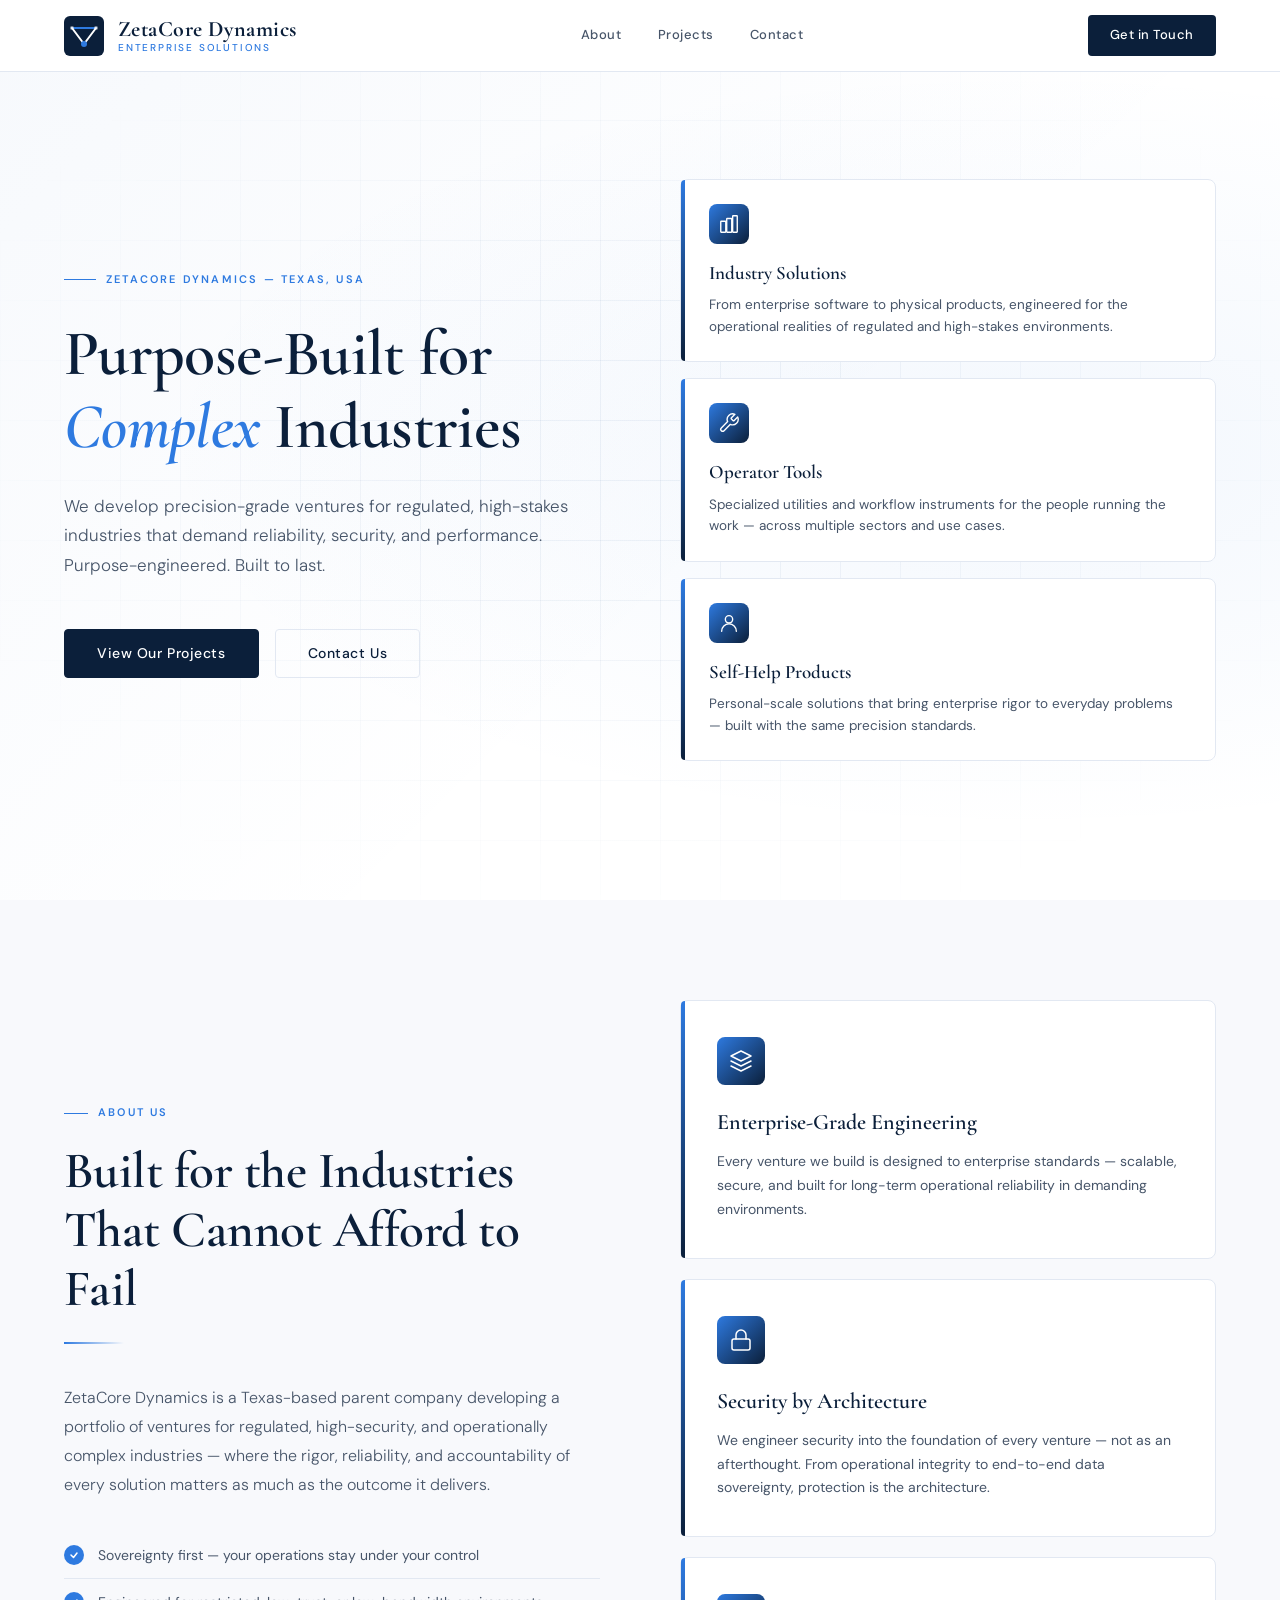
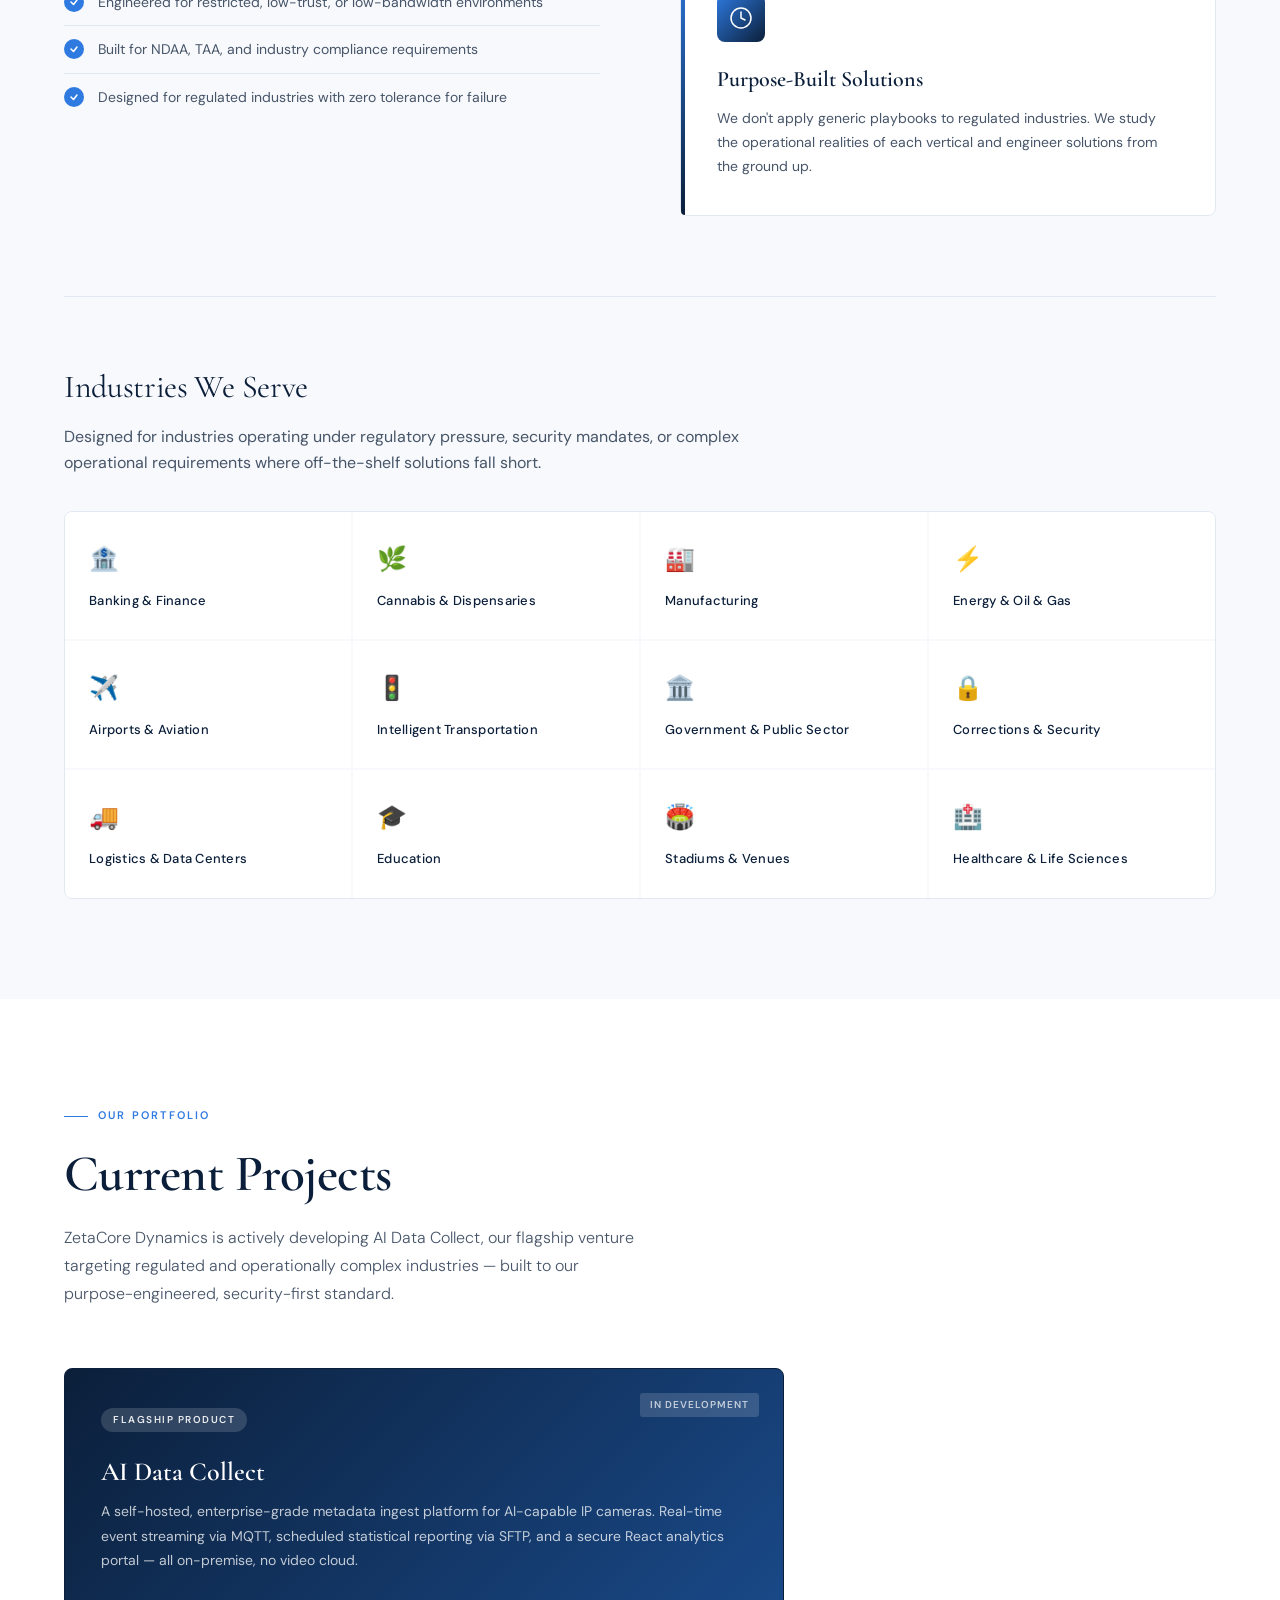
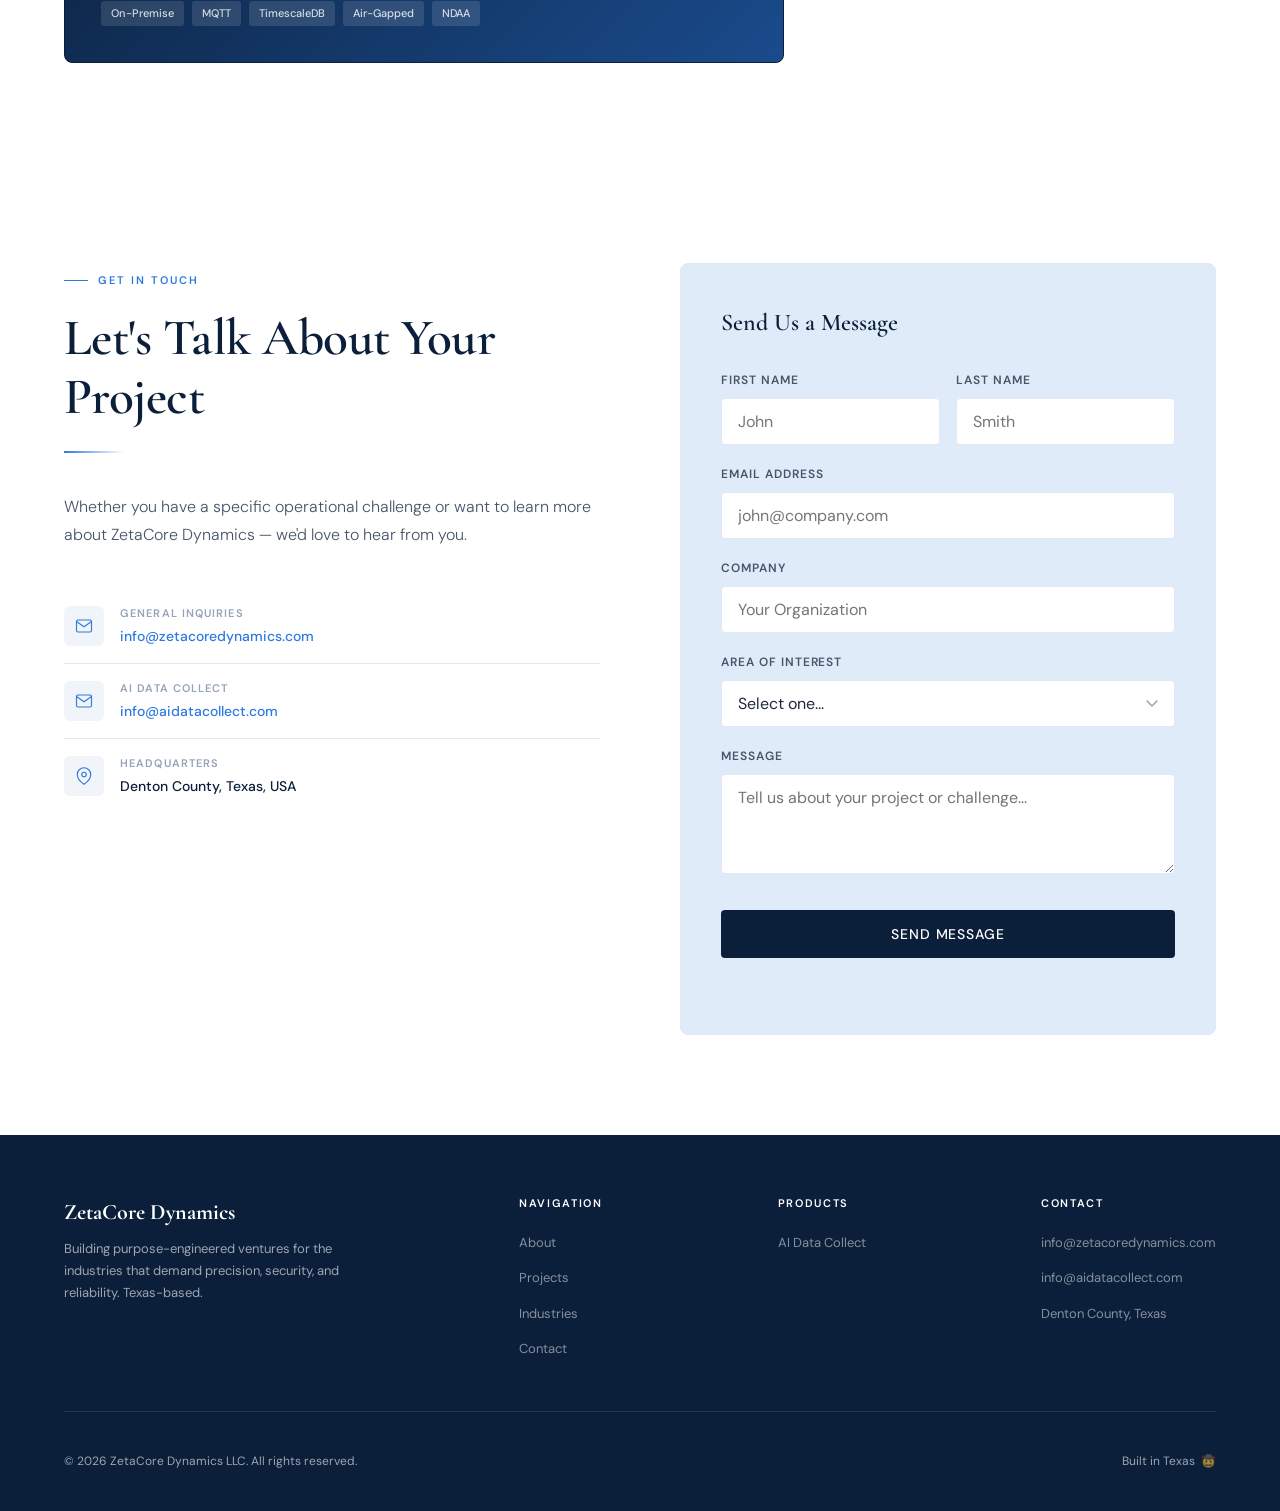
==== index.html @ 0861c64e "Wire contact form to Formspree + redesign confirmation states Mirrors the AI Data Collect Formspree " ====
<!DOCTYPE html>
<html lang="en">
<head>
  <meta charset="UTF-8" />
  <meta name="viewport" content="width=device-width, initial-scale=1.0, viewport-fit=cover" />
  <meta name="description" content="ZetaCore Dynamics is a Texas-based parent company developing purpose-engineered ventures for regulated and operationally complex industries. Parent of AI Data Collect." />
  <meta name="theme-color" content="#0B1F3A" />
  <meta name="color-scheme" content="light" />
  <link rel="canonical" href="https://zetacoredynamics.com/" />

  <!-- Open Graph / social -->
  <meta property="og:title" content="ZetaCore Dynamics — Engineered for Complex Industries" />
  <meta property="og:description" content="Purpose-engineered ventures for regulated and operationally complex industries. Parent of AI Data Collect." />
  <meta property="og:type" content="website" />
  <meta property="og:url" content="https://zetacoredynamics.com/" />
  <meta property="og:locale" content="en_US" />
  <meta name="twitter:card" content="summary" />

  <title>ZetaCore Dynamics</title>

  <!-- Inline SVG favicon (matches the nav logo mark) -->
  <link rel="icon" href="data:image/svg+xml;utf8,<svg xmlns='http://www.w3.org/2000/svg' viewBox='0 0 40 40'><rect width='40' height='40' rx='6' fill='%230B1F3A'/><path d='M8 12 L20 12 L32 12' stroke='%232E7AE0' stroke-width='2' stroke-linecap='round'/><path d='M8 12 L20 28' stroke='white' stroke-width='2' stroke-linecap='round'/><path d='M20 28 L32 12' stroke='white' stroke-width='2' stroke-linecap='round'/><circle cx='20' cy='28' r='3' fill='%232E7AE0'/></svg>" />

  <!-- Fonts -->
  <link rel="preconnect" href="https://fonts.googleapis.com" />
  <link rel="preconnect" href="https://fonts.gstatic.com" crossorigin />
  <link href="https://fonts.googleapis.com/css2?family=Cormorant+Garamond:wght@400;500;600;700&family=DM+Sans:wght@300;400;500;600&display=swap" rel="stylesheet" />

  <!-- Stylesheet -->
  <link rel="stylesheet" href="css/main.css?v=20260511" />

  <!-- Behavior -->
  <script src="js/main.js?v=20260511" defer></script>
</head>
<body>

<a href="#home" class="visually-hidden-focusable" style="position:absolute;left:-9999px;top:auto;width:1px;height:1px;overflow:hidden;" onfocus="this.style.cssText='position:fixed;left:16px;top:16px;background:#0B1F3A;color:#fff;padding:10px 16px;border-radius:4px;z-index:200;width:auto;height:auto;'" onblur="this.style.cssText='position:absolute;left:-9999px;top:auto;width:1px;height:1px;overflow:hidden;'">Skip to content</a>

<nav>
  <a href="#" class="nav-logo" aria-label="ZetaCore Dynamics — home">
    <div class="logo-mark">
      <svg viewBox="0 0 40 40" fill="none" xmlns="http://www.w3.org/2000/svg" aria-hidden="true">
        <rect width="40" height="40" rx="6" fill="#0B1F3A"/>
        <path d="M8 12 L20 12 L32 12" stroke="#2E7AE0" stroke-width="2" stroke-linecap="round"/>
        <path d="M8 12 L20 28" stroke="white" stroke-width="2" stroke-linecap="round"/>
        <path d="M20 28 L32 12" stroke="white" stroke-width="2" stroke-linecap="round"/>
        <circle cx="20" cy="28" r="3" fill="#2E7AE0"/>
        <circle cx="8" cy="12" r="2" fill="white" opacity="0.5"/>
        <circle cx="32" cy="12" r="2" fill="white" opacity="0.5"/>
      </svg>
    </div>
    <div class="logo-text">
      <span class="company">ZetaCore Dynamics</span>
      <span class="tagline-small">Enterprise Solutions</span>
    </div>
  </a>
  <ul class="nav-links" id="primary-nav">
    <li><a href="#about">About</a></li>
    <li><a href="#projects">Projects</a></li>
    <li><a href="#contact">Contact</a></li>
  </ul>
  <a href="#contact" class="nav-cta">Get in Touch</a>
  <button class="nav-toggle" type="button"
          aria-label="Open navigation menu"
          aria-controls="primary-nav"
          aria-expanded="false">
    <span class="nav-toggle-bars" aria-hidden="true"></span>
  </button>
</nav>

<!-- HERO -->
<section class="hero" id="home">
  <div class="hero-bg" aria-hidden="true"></div>
  <div class="hero-grid" aria-hidden="true"></div>
  <div class="hero-inner">
    <div class="hero-content">
      <div class="hero-eyebrow fade-in">ZetaCore Dynamics — Texas, USA</div>
      <h1 class="fade-in">
        Purpose-Built for <em>Complex</em> Industries
      </h1>
      <p class="hero-desc fade-in">
        We develop precision-grade ventures for regulated, high-stakes industries that demand reliability, security, and performance. Purpose-engineered. Built to last.
      </p>
      <div class="hero-actions fade-in">
        <a href="#projects" class="btn-primary">View Our Projects</a>
        <a href="#contact" class="btn-secondary">Contact Us</a>
      </div>
    </div>
    <div class="hero-cards fade-in">
      <div class="about-card">
        <div class="about-card-icon">
          <svg width="22" height="22" viewBox="0 0 24 24" fill="none" aria-hidden="true">
            <rect x="3" y="9" width="5.5" height="12" rx="0.5" stroke="white" stroke-width="1.5" stroke-linejoin="round"/>
            <rect x="9.5" y="6" width="5.5" height="15" rx="0.5" stroke="white" stroke-width="1.5" stroke-linejoin="round"/>
            <rect x="16" y="3" width="5" height="18" rx="0.5" stroke="white" stroke-width="1.5" stroke-linejoin="round"/>
          </svg>
        </div>
        <h3>Industry Solutions</h3>
        <p>From enterprise software to physical products, engineered for the operational realities of regulated and high-stakes environments.</p>
      </div>
      <div class="about-card">
        <div class="about-card-icon">
          <svg width="22" height="22" viewBox="0 0 24 24" fill="none" aria-hidden="true">
            <path d="M14.7 6.3a1 1 0 000 1.4l1.6 1.6a1 1 0 001.4 0l3.77-3.77a6 6 0 01-7.94 7.94l-6.91 6.91a2.12 2.12 0 01-3-3l6.91-6.91a6 6 0 017.94-7.94l-3.76 3.76z" stroke="white" stroke-width="1.5" stroke-linecap="round" stroke-linejoin="round"/>
          </svg>
        </div>
        <h3>Operator Tools</h3>
        <p>Specialized utilities and workflow instruments for the people running the work — across multiple sectors and use cases.</p>
      </div>
      <div class="about-card">
        <div class="about-card-icon">
          <svg width="22" height="22" viewBox="0 0 24 24" fill="none" aria-hidden="true">
            <circle cx="12" cy="8" r="4" stroke="white" stroke-width="1.5"/>
            <path d="M4 21c0-4.4 3.6-8 8-8s8 3.6 8 8" stroke="white" stroke-width="1.5" stroke-linecap="round"/>
          </svg>
        </div>
        <h3>Self-Help Products</h3>
        <p>Personal-scale solutions that bring enterprise rigor to everyday problems — built with the same precision standards.</p>
      </div>
    </div>
  </div>
</section>

<!-- ABOUT -->
<section class="about" id="about">
  <div class="about-grid">
    <div class="about-text">
      <div class="section-label">About Us</div>
      <h2>Built for the Industries That Cannot Afford to Fail</h2>
      <div class="divider"></div>
      <p>ZetaCore Dynamics is a Texas-based parent company developing a portfolio of ventures for regulated, high-security, and operationally complex industries — where the rigor, reliability, and accountability of every solution matters as much as the outcome it delivers.</p>
      <ul class="values-list">
        <li>
          <div class="check">
            <svg viewBox="0 0 10 10" fill="none" aria-hidden="true"><path d="M2 5l2.5 2.5L8 3" stroke="white" stroke-width="1.5" stroke-linecap="round" stroke-linejoin="round"/></svg>
          </div>
          <span>Sovereignty first — your operations stay under your control</span>
        </li>
        <li>
          <div class="check">
            <svg viewBox="0 0 10 10" fill="none" aria-hidden="true"><path d="M2 5l2.5 2.5L8 3" stroke="white" stroke-width="1.5" stroke-linecap="round" stroke-linejoin="round"/></svg>
          </div>
          <span>Engineered for restricted, low-trust, or low-bandwidth environments</span>
        </li>
        <li>
          <div class="check">
            <svg viewBox="0 0 10 10" fill="none" aria-hidden="true"><path d="M2 5l2.5 2.5L8 3" stroke="white" stroke-width="1.5" stroke-linecap="round" stroke-linejoin="round"/></svg>
          </div>
          <span>Built for NDAA, TAA, and industry compliance requirements</span>
        </li>
        <li>
          <div class="check">
            <svg viewBox="0 0 10 10" fill="none" aria-hidden="true"><path d="M2 5l2.5 2.5L8 3" stroke="white" stroke-width="1.5" stroke-linecap="round" stroke-linejoin="round"/></svg>
          </div>
          <span>Designed for regulated industries with zero tolerance for failure</span>
        </li>
      </ul>
    </div>
    <div class="about-cards">
      <div class="about-card">
        <div class="about-card-icon">
          <svg width="24" height="24" viewBox="0 0 24 24" fill="none" aria-hidden="true">
            <path d="M12 2L2 7l10 5 10-5-10-5zM2 17l10 5 10-5M2 12l10 5 10-5" stroke="white" stroke-width="1.5" stroke-linecap="round" stroke-linejoin="round"/>
          </svg>
        </div>
        <h3>Enterprise-Grade Engineering</h3>
        <p>Every venture we build is designed to enterprise standards — scalable, secure, and built for long-term operational reliability in demanding environments.</p>
      </div>
      <div class="about-card">
        <div class="about-card-icon">
          <svg width="24" height="24" viewBox="0 0 24 24" fill="none" aria-hidden="true">
            <rect x="3" y="11" width="18" height="11" rx="2" stroke="white" stroke-width="1.5"/>
            <path d="M7 11V7a5 5 0 0110 0v4" stroke="white" stroke-width="1.5" stroke-linecap="round"/>
          </svg>
        </div>
        <h3>Security by Architecture</h3>
        <p>We engineer security into the foundation of every venture — not as an afterthought. From operational integrity to end-to-end data sovereignty, protection is the architecture.</p>
      </div>
      <div class="about-card">
        <div class="about-card-icon">
          <svg width="24" height="24" viewBox="0 0 24 24" fill="none" aria-hidden="true">
            <circle cx="12" cy="12" r="10" stroke="white" stroke-width="1.5"/>
            <path d="M12 6v6l4 2" stroke="white" stroke-width="1.5" stroke-linecap="round"/>
          </svg>
        </div>
        <h3>Purpose-Built Solutions</h3>
        <p>We don't apply generic playbooks to regulated industries. We study the operational realities of each vertical and engineer solutions from the ground up.</p>
      </div>
    </div>
  </div>

  <div class="about-industries" id="industries">
    <h3>Industries We Serve</h3>
    <p>Designed for industries operating under regulatory pressure, security mandates, or complex operational requirements where off-the-shelf solutions fall short.</p>
    <div class="industries-grid">
      <div class="industry-item">
        <span class="industry-icon" aria-hidden="true">🏦</span>
        <div class="industry-name">Banking &amp; Finance</div>
      </div>
      <div class="industry-item">
        <span class="industry-icon" aria-hidden="true">🌿</span>
        <div class="industry-name">Cannabis &amp; Dispensaries</div>
      </div>
      <div class="industry-item">
        <span class="industry-icon" aria-hidden="true">🏭</span>
        <div class="industry-name">Manufacturing</div>
      </div>
      <div class="industry-item">
        <span class="industry-icon" aria-hidden="true">⚡</span>
        <div class="industry-name">Energy &amp; Oil &amp; Gas</div>
      </div>
      <div class="industry-item">
        <span class="industry-icon" aria-hidden="true">✈️</span>
        <div class="industry-name">Airports &amp; Aviation</div>
      </div>
      <div class="industry-item">
        <span class="industry-icon" aria-hidden="true">🚦</span>
        <div class="industry-name">Intelligent Transportation</div>
      </div>
      <div class="industry-item">
        <span class="industry-icon" aria-hidden="true">🏛️</span>
        <div class="industry-name">Government &amp; Public Sector</div>
      </div>
      <div class="industry-item">
        <span class="industry-icon" aria-hidden="true">🔒</span>
        <div class="industry-name">Corrections &amp; Security</div>
      </div>
      <div class="industry-item">
        <span class="industry-icon" aria-hidden="true">🚚</span>
        <div class="industry-name">Logistics &amp; Data Centers</div>
      </div>
      <div class="industry-item">
        <span class="industry-icon" aria-hidden="true">🎓</span>
        <div class="industry-name">Education</div>
      </div>
      <div class="industry-item">
        <span class="industry-icon" aria-hidden="true">🏟️</span>
        <div class="industry-name">Stadiums &amp; Venues</div>
      </div>
      <div class="industry-item">
        <span class="industry-icon" aria-hidden="true">🏥</span>
        <div class="industry-name">Healthcare &amp; Life Sciences</div>
      </div>
    </div>
  </div>
</section>

<!-- PROJECTS -->
<section class="projects" id="projects">
  <div class="section-label">Our Portfolio</div>
  <h2>Current Projects</h2>
  <p class="section-desc">
    ZetaCore Dynamics is actively developing AI Data Collect, our flagship venture targeting regulated and operationally complex industries — built to our purpose-engineered, security-first standard.
  </p>
  <div class="projects-grid">
    <!-- Featured: AI Data Collect -->
    <a class="project-card featured" href="https://aidatacollect.com" target="_blank" rel="noopener">
      <span class="project-badge">Flagship Product</span>
      <span class="project-coming-soon">In Development</span>
      <h3>AI Data Collect</h3>
      <p>A self-hosted, enterprise-grade metadata ingest platform for AI-capable IP cameras. Real-time event streaming via MQTT, scheduled statistical reporting via SFTP, and a secure React analytics portal — all on-premise, no video cloud.</p>
      <div class="project-tags">
        <span class="project-tag">On-Premise</span>
        <span class="project-tag">MQTT</span>
        <span class="project-tag">TimescaleDB</span>
        <span class="project-tag">Air-Gapped</span>
        <span class="project-tag">NDAA</span>
      </div>
    </a>
  </div>
</section>

<!-- CONTACT -->
<section class="contact" id="contact">
  <div class="contact-inner">
    <div class="contact-info">
      <div class="section-label">Get In Touch</div>
      <h2>Let's Talk About Your Project</h2>
      <div class="divider"></div>
      <p>Whether you have a specific operational challenge or want to learn more about ZetaCore Dynamics — we'd love to hear from you.</p>
      <div class="contact-detail">
        <div class="contact-icon" aria-hidden="true">
          <svg width="18" height="18" viewBox="0 0 24 24" fill="none">
            <path d="M4 4h16c1.1 0 2 .9 2 2v12c0 1.1-.9 2-2 2H4c-1.1 0-2-.9-2-2V6c0-1.1.9-2 2-2z" stroke="#2E7AE0" stroke-width="1.5"/>
            <path d="M22 6l-10 7L2 6" stroke="#2E7AE0" stroke-width="1.5"/>
          </svg>
        </div>
        <div class="contact-detail-text">
          <div class="contact-detail-label">General Inquiries</div>
          <div class="contact-detail-value"><a href="mailto:info@zetacoredynamics.com">info@zetacoredynamics.com</a></div>
        </div>
      </div>
      <div class="contact-detail">
        <div class="contact-icon" aria-hidden="true">
          <svg width="18" height="18" viewBox="0 0 24 24" fill="none">
            <path d="M4 4h16c1.1 0 2 .9 2 2v12c0 1.1-.9 2-2 2H4c-1.1 0-2-.9-2-2V6c0-1.1.9-2 2-2z" stroke="#2E7AE0" stroke-width="1.5"/>
            <path d="M22 6l-10 7L2 6" stroke="#2E7AE0" stroke-width="1.5"/>
          </svg>
        </div>
        <div class="contact-detail-text">
          <div class="contact-detail-label">AI Data Collect</div>
          <div class="contact-detail-value"><a href="mailto:info@aidatacollect.com">info@aidatacollect.com</a></div>
        </div>
      </div>
      <div class="contact-detail">
        <div class="contact-icon" aria-hidden="true">
          <svg width="18" height="18" viewBox="0 0 24 24" fill="none">
            <path d="M21 10c0 7-9 13-9 13s-9-6-9-13a9 9 0 0118 0z" stroke="#2E7AE0" stroke-width="1.5"/>
            <circle cx="12" cy="10" r="3" stroke="#2E7AE0" stroke-width="1.5"/>
          </svg>
        </div>
        <div class="contact-detail-text">
          <div class="contact-detail-label">Headquarters</div>
          <div class="contact-detail-value">Denton County, Texas, USA</div>
        </div>
      </div>
    </div>
    <form class="contact-form" id="contact-form"
          action="https://formspree.io/f/mnjwlgpj"
          method="POST" novalidate>
      <h3>Send Us a Message</h3>
      <!-- Honeypot: hidden from humans, bots fill it in and get dropped -->
      <input type="text" name="_gotcha" tabindex="-1" autocomplete="off"
             style="position:absolute;left:-9999px;width:1px;height:1px;opacity:0;" aria-hidden="true" />
      <input type="hidden" name="_subject" value="New Contact Form Submission — ZetaCore Dynamics" />
      <div class="form-row">
        <div class="form-group">
          <label for="contact-first-name">First Name</label>
          <input id="contact-first-name" name="firstName" type="text" autocomplete="given-name" placeholder="John" required />
        </div>
        <div class="form-group">
          <label for="contact-last-name">Last Name</label>
          <input id="contact-last-name" name="lastName" type="text" autocomplete="family-name" placeholder="Smith" required />
        </div>
      </div>
      <div class="form-group">
        <label for="contact-email">Email Address</label>
        <input id="contact-email" name="email" type="email" autocomplete="email" inputmode="email" placeholder="john@company.com" required />
      </div>
      <div class="form-group">
        <label for="contact-company">Company</label>
        <input id="contact-company" name="company" type="text" autocomplete="organization" placeholder="Your Organization" />
      </div>
      <div class="form-group">
        <label for="contact-interest">Area of Interest</label>
        <select id="contact-interest" name="interest">
          <option value="">Select one...</option>
          <option>AI Data Collect</option>
          <option>General Inquiries</option>
          <option>Other</option>
        </select>
      </div>
      <div class="form-group">
        <label for="contact-message">Message</label>
        <textarea id="contact-message" name="message" placeholder="Tell us about your project or challenge..."></textarea>
      </div>
      <button class="form-submit" type="submit">Send Message</button>
      <p class="form-status" role="status" aria-live="polite"></p>
    </form>
  </div>
</section>

<!-- FOOTER -->
<footer>
  <div class="footer-top">
    <div class="footer-brand">
      <div class="company">ZetaCore Dynamics</div>
      <p>Building purpose-engineered ventures for the industries that demand precision, security, and reliability. Texas-based.</p>
    </div>
    <div class="footer-links">
      <h4>Navigation</h4>
      <ul>
        <li><a href="#about">About</a></li>
        <li><a href="#projects">Projects</a></li>
        <li><a href="#industries">Industries</a></li>
        <li><a href="#contact">Contact</a></li>
      </ul>
    </div>
    <div class="footer-links">
      <h4>Products</h4>
      <ul>
        <li><a href="https://aidatacollect.com">AI Data Collect</a></li>
      </ul>
    </div>
    <div class="footer-links">
      <h4>Contact</h4>
      <ul>
        <li><a href="mailto:info@zetacoredynamics.com">info@zetacoredynamics.com</a></li>
        <li><a href="mailto:info@aidatacollect.com">info@aidatacollect.com</a></li>
        <li><a href="#contact">Denton County, Texas</a></li>
      </ul>
    </div>
  </div>
  <div class="footer-bottom">
    <span>&copy; 2026 ZetaCore Dynamics LLC. All rights reserved.</span>
    <span>Built in Texas &nbsp;🤠</span>
  </div>
</footer>

</body>
</html>
---- css/main.css ----
/* ── RESET ── */
*, *::before, *::after { box-sizing: border-box; margin: 0; padding: 0; }

:root {
  --navy: #0B1F3A;
  --navy-mid: #162E52;
  --blue: #1A4B8C;
  --blue-light: #2563C0;
  --accent: #2E7AE0;
  --accent-light: #5B9BF0;
  --white: #FFFFFF;
  --off-white: #F8F9FC;
  --gray-100: #F1F4F9;
  --gray-200: #E2E8F2;
  --gray-400: #94A3B8;
  --gray-600: #475569;
  --gray-800: #1E293B;
  --font-display: 'Cormorant Garamond', Georgia, serif;
  --font-body: 'DM Sans', -apple-system, BlinkMacSystemFont, 'Segoe UI', sans-serif;

  --section-pad-y: clamp(60px, 9vw, 100px);
  --section-pad-x: clamp(20px, 5vw, 80px);
}

html {
  scroll-behavior: smooth;
  -webkit-text-size-adjust: 100%;
  text-size-adjust: 100%;
}

@media (prefers-reduced-motion: reduce) {
  html { scroll-behavior: auto; }
}

body {
  font-family: var(--font-body);
  background: var(--white);
  color: var(--gray-800);
  line-height: 1.6;
  overflow-x: hidden;
  -webkit-font-smoothing: antialiased;
  -moz-osx-font-smoothing: grayscale;
  -webkit-tap-highlight-color: transparent;
}

body.nav-open { overflow: hidden; }

img, svg { max-width: 100%; display: block; }

a { color: inherit; }

:focus-visible {
  outline: 2px solid var(--accent);
  outline-offset: 2px;
  border-radius: 2px;
}

/* ── NAV ── */
nav {
  position: fixed; top: 0; left: 0; right: 0; z-index: 100;
  display: flex; align-items: center; justify-content: space-between;
  padding: 0 5%;
  height: 72px;
  background: rgba(255,255,255,0.95);
  -webkit-backdrop-filter: blur(12px);
  backdrop-filter: blur(12px);
  border-bottom: 1px solid var(--gray-200);
  padding-left: max(5%, env(safe-area-inset-left));
  padding-right: max(5%, env(safe-area-inset-right));
}

.nav-logo { display: flex; align-items: center; gap: 14px; text-decoration: none; }

.logo-mark {
  width: 40px; height: 40px;
  position: relative; flex-shrink: 0;
}

.logo-mark svg { width: 100%; height: 100%; }

.logo-text { display: flex; flex-direction: column; line-height: 1; }
.logo-text .company { font-family: var(--font-display); font-size: 22px; font-weight: 700; color: var(--navy); letter-spacing: 0.02em; }
.logo-text .tagline-small { font-size: 10px; font-weight: 500; color: var(--accent); letter-spacing: 0.18em; text-transform: uppercase; margin-top: 3px; }

.nav-links { display: flex; align-items: center; gap: 36px; list-style: none; }
.nav-links a {
  font-size: 13px; font-weight: 500; color: var(--gray-600);
  text-decoration: none; letter-spacing: 0.04em; transition: color 0.2s;
  display: inline-block; padding: 6px 0;
}
.nav-links a:hover { color: var(--accent); }

.nav-cta {
  background: var(--navy); color: var(--white);
  padding: 10px 22px; border-radius: 4px;
  font-size: 13px; font-weight: 500; text-decoration: none;
  letter-spacing: 0.04em; transition: background 0.2s;
  white-space: nowrap;
}
.nav-cta:hover { background: var(--blue-light); }

.nav-toggle {
  display: none;
  width: 44px; height: 44px;
  background: transparent;
  border: 1px solid var(--gray-200);
  border-radius: 6px;
  cursor: pointer;
  align-items: center; justify-content: center;
  padding: 0;
  -webkit-appearance: none;
  appearance: none;
}

.nav-toggle-bars,
.nav-toggle-bars::before,
.nav-toggle-bars::after {
  content: '';
  display: block;
  width: 22px; height: 2px;
  background: var(--navy);
  border-radius: 2px;
  transition: transform 0.25s ease, opacity 0.25s ease, top 0.25s ease;
  position: relative;
}
.nav-toggle-bars::before { position: absolute; top: -7px; left: 0; }
.nav-toggle-bars::after  { position: absolute; top:  7px; left: 0; }

.nav-toggle[aria-expanded="true"] .nav-toggle-bars { background: transparent; }
.nav-toggle[aria-expanded="true"] .nav-toggle-bars::before { top: 0; transform: rotate(45deg); }
.nav-toggle[aria-expanded="true"] .nav-toggle-bars::after  { top: 0; transform: rotate(-45deg); }

/* ── HERO ── */
.hero {
  min-height: 100vh;
  min-height: 100dvh;
  display: flex; align-items: center;
  padding: 120px 5% 80px;
  padding-left: max(5%, env(safe-area-inset-left));
  padding-right: max(5%, env(safe-area-inset-right));
  position: relative;
  overflow: hidden;
  background: var(--white);
}

.hero-bg {
  position: absolute; inset: 0; z-index: 0;
  background:
    linear-gradient(135deg, rgba(37,99,192,0.04) 0%, transparent 60%),
    radial-gradient(ellipse at 80% 50%, rgba(46,122,224,0.06) 0%, transparent 60%);
}

.hero-grid {
  position: absolute; inset: 0; z-index: 0;
  background-image:
    linear-gradient(rgba(26,75,140,0.06) 1px, transparent 1px),
    linear-gradient(90deg, rgba(26,75,140,0.06) 1px, transparent 1px);
  background-size: 60px 60px;
  -webkit-mask-image: radial-gradient(ellipse at center, black 20%, transparent 80%);
  mask-image: radial-gradient(ellipse at center, black 20%, transparent 80%);
}

.hero-inner {
  position: relative; z-index: 1;
  display: grid;
  grid-template-columns: 1fr 1fr;
  gap: 80px;
  align-items: center;
  width: 100%;
}

.hero-content { max-width: none; }

.hero-cards {
  display: flex; flex-direction: column; gap: 16px;
  width: 100%;
}

.hero-cards .about-card { padding: 24px 28px; }
.hero-cards .about-card-icon { width: 40px; height: 40px; margin-bottom: 14px; }
.hero-cards .about-card h3 { font-size: 19px; margin-bottom: 6px; }
.hero-cards .about-card p { font-size: 13.5px; line-height: 1.6; }

.hero-eyebrow {
  display: inline-flex; align-items: center; gap: 10px;
  font-size: 11px; font-weight: 600; letter-spacing: 0.2em;
  text-transform: uppercase; color: var(--accent);
  margin-bottom: 28px;
}

.hero-eyebrow::before {
  content: ''; display: block;
  width: 32px; height: 1px; background: var(--accent);
}

h1 {
  font-family: var(--font-display);
  font-size: clamp(36px, 5vw, 80px);
  font-weight: 600; line-height: 1.15;
  color: var(--navy);
  margin-bottom: 28px;
  letter-spacing: -0.01em;
}

h1 em { font-style: italic; color: var(--accent); }

.hero-desc {
  font-size: clamp(15px, 1.6vw, 17px);
  font-weight: 300;
  color: var(--gray-600); line-height: 1.75;
  max-width: 560px; margin-bottom: 48px;
}

.hero-actions { display: flex; gap: 16px; flex-wrap: wrap; }

.btn-primary,
.btn-secondary {
  padding: 15px 32px; border-radius: 4px;
  font-size: 14px; font-weight: 500; text-decoration: none;
  letter-spacing: 0.04em; transition: all 0.2s;
  display: inline-block;
  min-height: 44px;
  line-height: 1.2;
}

.btn-primary {
  background: var(--navy); color: var(--white);
  border: 1px solid var(--navy);
}
.btn-primary:hover { background: var(--blue-light); border-color: var(--blue-light); }

.btn-secondary {
  background: transparent; color: var(--navy);
  border: 1px solid var(--gray-200);
}
.btn-secondary:hover { border-color: var(--navy); }

.hero-stats {
  display: flex; flex-wrap: wrap; gap: 32px 48px;
  margin-top: 72px;
  padding-top: 48px;
  border-top: 1px solid var(--gray-200);
}

.stat-value { font-family: var(--font-display); font-size: clamp(26px, 3.5vw, 36px); font-weight: 700; color: var(--navy); line-height: 1; }
.stat-label { font-size: 12px; font-weight: 500; color: var(--gray-400); letter-spacing: 0.1em; text-transform: uppercase; margin-top: 6px; }

/* ── SECTION BASE ── */
section { padding: var(--section-pad-y) var(--section-pad-x); }

.section-label {
  display: inline-flex; align-items: center; gap: 10px;
  font-size: 11px; font-weight: 600; letter-spacing: 0.2em;
  text-transform: uppercase; color: var(--accent);
  margin-bottom: 20px;
}
.section-label::before {
  content: ''; display: block;
  width: 24px; height: 1px; background: var(--accent);
}

h2 {
  font-family: var(--font-display);
  font-size: clamp(28px, 4vw, 52px);
  font-weight: 600; line-height: 1.15;
  color: var(--navy); letter-spacing: -0.01em;
  margin-bottom: 20px;
}

.section-desc {
  font-size: clamp(15px, 1.4vw, 16px);
  font-weight: 300;
  color: var(--gray-600); line-height: 1.75;
  max-width: 580px; margin-bottom: 60px;
}

/* ── ABOUT ── */
.about { background: var(--off-white); }

.about-grid {
  display: grid; grid-template-columns: 1fr 1fr;
  gap: 80px; align-items: center;
}

.about-visual { position: relative; }

.about-card {
  background: var(--white);
  border: 1px solid var(--gray-200);
  border-radius: 8px;
  padding: 36px;
  position: relative;
}

.about-card::before {
  content: '';
  position: absolute; top: 0; left: 0;
  width: 4px; height: 100%;
  background: linear-gradient(to bottom, var(--accent), var(--navy));
  border-radius: 8px 0 0 8px;
}

.about-card-icon {
  width: 48px; height: 48px;
  background: linear-gradient(135deg, var(--accent), var(--navy));
  border-radius: 8px;
  display: flex; align-items: center; justify-content: center;
  margin-bottom: 20px;
}

.about-card h3 {
  font-family: var(--font-display);
  font-size: 22px; font-weight: 600;
  color: var(--navy); margin-bottom: 10px;
}

.about-card p {
  font-size: 14px; color: var(--gray-600); line-height: 1.7;
}

.about-cards { display: flex; flex-direction: column; gap: 20px; }

.about-text p {
  font-size: 16px; font-weight: 300;
  color: var(--gray-600); line-height: 1.8;
  margin-bottom: 20px;
}

.values-list { list-style: none; margin-top: 32px; }
.values-list li {
  display: flex; align-items: flex-start; gap: 14px;
  font-size: 14px; color: var(--gray-600);
  padding: 12px 0; border-bottom: 1px solid var(--gray-200);
}
.values-list li:last-child { border-bottom: none; }
.check {
  width: 20px; height: 20px; flex-shrink: 0;
  background: var(--accent); border-radius: 50%;
  display: flex; align-items: center; justify-content: center;
  margin-top: 1px;
}
.check svg { width: 10px; height: 10px; }

/* ── PROJECTS ── */
.projects { background: var(--white); }

.projects-grid {
  display: grid; grid-template-columns: repeat(auto-fit, minmax(280px, 1fr));
  gap: 28px;
  max-width: 720px;
}

.project-card {
  border: 1px solid var(--gray-200); border-radius: 8px;
  padding: 36px; position: relative; overflow: hidden;
  transition: all 0.3s; cursor: default;
  background: var(--white);
}

a.project-card {
  display: block; text-decoration: none; color: inherit; cursor: pointer;
}

.project-card:hover {
  border-color: var(--accent);
  box-shadow: 0 12px 40px rgba(46,122,224,0.08);
  transform: translateY(-2px);
}

.project-card.featured {
  border-color: var(--navy);
  background: linear-gradient(135deg, var(--navy) 0%, var(--blue) 100%);
  color: var(--white);
}

.project-card.featured:hover {
  border-color: var(--accent-light);
  box-shadow: 0 12px 40px rgba(11,31,58,0.2);
}

.project-badge {
  display: inline-block;
  font-size: 10px; font-weight: 600; letter-spacing: 0.15em;
  text-transform: uppercase; padding: 4px 12px; border-radius: 20px;
  margin-bottom: 24px;
}

.project-card.featured .project-badge {
  background: rgba(255,255,255,0.15); color: rgba(255,255,255,0.9);
}

.project-card:not(.featured) .project-badge {
  background: var(--gray-100); color: var(--accent);
}

.project-card h3 {
  font-family: var(--font-display);
  font-size: 26px; font-weight: 600;
  margin-bottom: 12px; line-height: 1.2;
}

.project-card.featured h3 { color: var(--white); }
.project-card:not(.featured) h3 { color: var(--navy); }

.project-card p {
  font-size: 14px; line-height: 1.75; margin-bottom: 28px;
}
.project-card.featured p { color: rgba(255,255,255,0.75); }
.project-card:not(.featured) p { color: var(--gray-600); }

.project-tags { display: flex; flex-wrap: wrap; gap: 8px; }
.project-tag {
  font-size: 11px; font-weight: 500; padding: 4px 10px; border-radius: 3px;
}
.project-card.featured .project-tag {
  background: rgba(255,255,255,0.12); color: rgba(255,255,255,0.8);
}
.project-card:not(.featured) .project-tag {
  background: var(--gray-100); color: var(--gray-600);
}

.project-coming-soon {
  position: absolute; top: 24px; right: 24px;
  font-size: 10px; font-weight: 600; letter-spacing: 0.1em;
  text-transform: uppercase; padding: 4px 10px; border-radius: 3px;
}

.project-card.featured .project-coming-soon {
  background: rgba(255,255,255,0.15); color: rgba(255,255,255,0.7);
}

.project-card:not(.featured) .project-coming-soon {
  background: var(--gray-100); color: var(--gray-400);
}

/* ── INDUSTRIES (subsection within About) ── */
.about-industries {
  margin-top: 80px;
  padding-top: 64px;
  border-top: 1px solid var(--gray-200);
}

.about-industries h3 {
  font-family: var(--font-display);
  font-size: clamp(24px, 3.5vw, 32px);
  font-weight: 400;
  color: var(--navy);
  margin-bottom: 12px;
  letter-spacing: -0.01em;
}

.about-industries > p {
  color: var(--gray-600);
  font-size: 16px;
  line-height: 1.6;
  margin-bottom: 36px;
  max-width: 720px;
}

.industries-grid {
  display: grid;
  grid-template-columns: repeat(4, 1fr);
  gap: 2px;
  border: 1px solid var(--gray-200);
  border-radius: 8px;
  overflow: hidden;
}

.industry-item {
  background: var(--white);
  padding: 28px 24px;
  transition: all 0.2s;
  cursor: default;
}

.industry-item:hover { background: var(--navy); }
.industry-item:hover .industry-name { color: var(--white); }
.industry-item:hover .industry-icon { color: var(--accent-light); }

.industry-icon {
  font-size: 24px; color: var(--accent);
  margin-bottom: 12px; display: block;
  transition: color 0.2s;
}

.industry-name {
  font-size: 13px; font-weight: 500;
  color: var(--navy); letter-spacing: 0.02em;
  transition: color 0.2s;
}

/* ── CONTACT ── */
.contact { background: var(--white); }

.contact-inner {
  display: grid; grid-template-columns: 1fr 1fr;
  gap: 80px; align-items: start;
}

.contact-info h2 { margin-bottom: 16px; }
.contact-info p {
  font-size: 16px; font-weight: 300;
  color: var(--gray-600); line-height: 1.75;
  margin-bottom: 40px;
}

.contact-detail {
  display: flex; align-items: center; gap: 16px;
  padding: 16px 0; border-bottom: 1px solid var(--gray-200);
}

.contact-detail:last-child { border-bottom: none; }

.contact-icon {
  width: 40px; height: 40px; flex-shrink: 0;
  background: var(--gray-100); border-radius: 6px;
  display: flex; align-items: center; justify-content: center;
}

.contact-detail-label { font-size: 11px; font-weight: 600; letter-spacing: 0.1em; text-transform: uppercase; color: var(--gray-400); margin-bottom: 2px; }
.contact-detail-value { font-size: 14px; font-weight: 500; color: var(--navy); word-break: break-word; }
.contact-detail-value a { color: var(--accent); text-decoration: none; }
.contact-detail-value a:hover { text-decoration: underline; }

.contact-form {
  background: #E0EBFA;
  border: 1px solid var(--gray-200);
  border-radius: 8px; padding: clamp(24px, 4vw, 40px);
}

.contact-form h3 {
  font-family: var(--font-display);
  font-size: 24px; font-weight: 600;
  color: var(--navy); margin-bottom: 28px;
}

.form-group { margin-bottom: 20px; }
.form-group label {
  display: block; font-size: 12px; font-weight: 600;
  letter-spacing: 0.08em; text-transform: uppercase;
  color: var(--gray-600); margin-bottom: 8px;
}

.form-group input,
.form-group textarea,
.form-group select {
  width: 100%; padding: 12px 16px;
  background: var(--white);
  border: 1px solid var(--gray-200); border-radius: 4px;
  font-family: var(--font-body);
  /* 16px prevents iOS Safari from zooming on focus */
  font-size: 16px;
  color: var(--gray-800); outline: none;
  transition: border-color 0.2s;
  -webkit-appearance: none;
  -moz-appearance: none;
  appearance: none;
}

.form-group select {
  background-image: url("data:image/svg+xml;utf8,<svg xmlns='http://www.w3.org/2000/svg' width='12' height='8' viewBox='0 0 12 8'><path d='M1 1l5 5 5-5' stroke='%2394A3B8' stroke-width='1.5' fill='none' stroke-linecap='round' stroke-linejoin='round'/></svg>");
  background-repeat: no-repeat;
  background-position: right 16px center;
  padding-right: 40px;
}

.form-group input:focus,
.form-group textarea:focus,
.form-group select:focus {
  border-color: var(--accent);
}

.form-group textarea { height: 100px; resize: vertical; min-height: 80px; }

.form-row { display: grid; grid-template-columns: 1fr 1fr; gap: 16px; }

.form-submit {
  width: 100%;
  background: var(--navy); color: var(--white);
  padding: 14px; border: none; border-radius: 4px;
  font-family: var(--font-body); font-size: 14px; font-weight: 500;
  letter-spacing: 0.06em; text-transform: uppercase;
  cursor: pointer; transition: background 0.2s; margin-top: 8px;
  -webkit-appearance: none;
  appearance: none;
  min-height: 48px;
}
.form-submit:hover { background: var(--blue-light); }
.form-submit:disabled { background: var(--gray-400); cursor: not-allowed; }

.form-status {
  margin-top: 16px;
  font-size: 13px;
  color: var(--accent);
  min-height: 20px;
}

.form-status.success,
.form-status.error {
  display: flex;
  align-items: flex-start;
  gap: 12px;
  margin-top: 20px;
  padding: 16px 18px;
  border-radius: 8px;
  font-family: 'DM Sans', sans-serif;
  font-size: 15px;
  font-weight: 500;
  line-height: 1.45;
  min-height: auto;
}

.form-status.success {
  background: rgba(46, 122, 224, 0.08);
  border-left: 4px solid #2E7AE0;
  color: #0B1F3A;
}

.form-status.error {
  background: rgba(179, 38, 30, 0.06);
  border-left: 4px solid #b3261e;
  color: #6b1f19;
}

.form-status.success::before,
.form-status.error::before {
  content: "";
  flex: 0 0 22px;
  width: 22px;
  height: 22px;
  margin-top: 1px;
  background-repeat: no-repeat;
  background-position: center;
  background-size: 22px 22px;
}

.form-status.success::before {
  background-image: url("data:image/svg+xml;utf8,<svg xmlns='http://www.w3.org/2000/svg' viewBox='0 0 24 24' fill='none'><circle cx='12' cy='12' r='10' fill='%232E7AE0'/><path d='M7.5 12.5l3 3 6-6' stroke='white' stroke-width='2' stroke-linecap='round' stroke-linejoin='round'/></svg>");
}

.form-status.error::before {
  background-image: url("data:image/svg+xml;utf8,<svg xmlns='http://www.w3.org/2000/svg' viewBox='0 0 24 24' fill='none'><circle cx='12' cy='12' r='10' fill='%23b3261e'/><path d='M12 7v6M12 16.5v.5' stroke='white' stroke-width='2' stroke-linecap='round'/></svg>");
}

/* ── FOOTER ── */
footer {
  background: var(--navy);
  color: rgba(255,255,255,0.6);
  padding: 60px 5% 40px;
  padding-left: max(5%, env(safe-area-inset-left));
  padding-right: max(5%, env(safe-area-inset-right));
  padding-bottom: max(40px, env(safe-area-inset-bottom));
}

.footer-top {
  display: flex; flex-wrap: wrap; justify-content: space-between; align-items: flex-start;
  gap: 40px;
  padding-bottom: 40px;
  border-bottom: 1px solid rgba(255,255,255,0.1);
  margin-bottom: 40px;
}

.footer-brand .company {
  font-family: var(--font-display);
  font-size: 22px; font-weight: 700;
  color: var(--white); margin-bottom: 8px;
}

.footer-brand p {
  font-size: 13px; max-width: 280px; line-height: 1.7;
}

.footer-links h4 {
  font-size: 11px; font-weight: 600;
  letter-spacing: 0.15em; text-transform: uppercase;
  color: var(--white); margin-bottom: 16px;
}

.footer-links ul { list-style: none; }
.footer-links li { margin-bottom: 10px; }
.footer-links a {
  font-size: 13px; color: rgba(255,255,255,0.5);
  text-decoration: none; transition: color 0.2s;
}
.footer-links a:hover { color: var(--white); }

.footer-bottom {
  display: flex; flex-wrap: wrap; gap: 16px;
  justify-content: space-between; align-items: center;
  font-size: 12px;
}

.footer-bottom a { color: rgba(255,255,255,0.4); text-decoration: none; }

/* ── ADC DEEP DIVE ── */
.adc-section { background: var(--navy); padding: var(--section-pad-y) var(--section-pad-x); color: white; }
.adc-section .section-label { color: var(--accent-light); }
.adc-section .section-label::before { background: var(--accent-light); }
.adc-section h2 { color: white; }
.adc-section .section-desc { color: rgba(255,255,255,0.65); }

.adc-hero-block {
  display: grid; grid-template-columns: 1fr 1fr;
  gap: 48px; align-items: start;
  margin-bottom: 60px;
}

.adc-hero-text h3 {
  font-family: var(--font-display); font-size: clamp(22px, 2.5vw, 28px);
  font-weight: 600; color: white; margin-bottom: 16px;
}

.adc-hero-text p {
  font-size: 15px; color: rgba(255,255,255,0.7);
  line-height: 1.8; margin-bottom: 16px;
}

.adc-pitch-box {
  background: rgba(255,255,255,0.05);
  border: 1px solid rgba(255,255,255,0.12);
  border-left: 4px solid var(--accent);
  border-radius: 8px; padding: clamp(20px, 3vw, 32px);
}

.adc-pitch-label {
  font-size: 10px; font-weight: 600; letter-spacing: 0.2em;
  text-transform: uppercase; color: var(--accent-light);
  margin-bottom: 16px;
}

.adc-quote {
  font-family: var(--font-display); font-size: clamp(17px, 2vw, 20px);
  font-style: italic; color: white; line-height: 1.6;
  font-weight: 500;
}

.adc-wins-grid {
  display: grid; grid-template-columns: repeat(4, 1fr);
  gap: 20px; margin-bottom: 72px;
}

.adc-win-card {
  background: rgba(255,255,255,0.05);
  border: 1px solid rgba(255,255,255,0.1);
  border-radius: 8px; padding: 28px 24px;
  transition: all 0.2s;
}

.adc-win-card:hover {
  background: rgba(46,122,224,0.15);
  border-color: var(--accent);
}

.adc-win-icon { font-size: 28px; margin-bottom: 14px; }

.adc-win-card h4 { font-size: 15px; font-weight: 600; color: white; margin-bottom: 10px; }
.adc-win-card p  { font-size: 13px; color: rgba(255,255,255,0.6); line-height: 1.7; }

.adc-built-section { margin-bottom: 72px; }

.adc-built-section h3 {
  font-family: var(--font-display); font-size: clamp(24px, 3vw, 32px);
  font-weight: 600; color: white; margin-bottom: 32px;
}

.adc-not-vapor {
  font-size: 18px; font-style: italic;
  color: var(--accent-light); font-family: var(--font-display);
}

.adc-built-grid {
  display: grid; grid-template-columns: 1fr 1fr;
  gap: 2px; border: 1px solid rgba(255,255,255,0.1);
  border-radius: 8px; overflow: hidden;
}

.adc-built-item {
  display: flex; gap: 20px; align-items: flex-start;
  padding: 28px; background: rgba(255,255,255,0.03);
  transition: background 0.2s;
}

.adc-built-item:hover { background: rgba(46,122,224,0.1); }

.adc-built-icon { font-size: 24px; flex-shrink: 0; margin-top: 2px; }

.adc-built-item h4 { font-size: 14px; font-weight: 600; color: white; margin-bottom: 6px; }
.adc-built-item p  { font-size: 13px; color: rgba(255,255,255,0.6); line-height: 1.7; }

.adc-roadmap h3 {
  font-family: var(--font-display); font-size: clamp(24px, 3vw, 32px);
  font-weight: 600; color: white; margin-bottom: 32px;
}

.adc-roadmap-grid {
  display: grid; grid-template-columns: repeat(3, 1fr);
  gap: 24px;
}

.adc-roadmap-item { display: flex; gap: 16px; align-items: flex-start; }

.adc-roadmap-dot {
  width: 10px; height: 10px; border-radius: 50%;
  background: var(--accent); flex-shrink: 0; margin-top: 6px;
}

.adc-roadmap-item h4 { font-size: 14px; font-weight: 600; color: white; margin-bottom: 6px; }
.adc-roadmap-item p  { font-size: 13px; color: rgba(255,255,255,0.6); line-height: 1.6; }

/* ── DIVIDER ── */
.divider {
  width: 60px; height: 2px;
  background: linear-gradient(to right, var(--accent), transparent);
  margin: 24px 0 40px;
}

/* ── ANIMATIONS ── */
.fade-in {
  opacity: 0; transform: translateY(24px);
  animation: fadeIn 0.7s ease forwards;
}

@keyframes fadeIn {
  to { opacity: 1; transform: translateY(0); }
}

.fade-in:nth-child(1) { animation-delay: 0.1s; }
.fade-in:nth-child(2) { animation-delay: 0.25s; }
.fade-in:nth-child(3) { animation-delay: 0.4s; }
.fade-in:nth-child(4) { animation-delay: 0.55s; }
.fade-in:nth-child(5) { animation-delay: 0.7s; }

@media (prefers-reduced-motion: reduce) {
  .fade-in { opacity: 1; transform: none; animation: none; }
  *, *::before, *::after {
    animation-duration: 0.001ms !important;
    animation-iteration-count: 1 !important;
    transition-duration: 0.001ms !important;
  }
}

/* ── RESPONSIVE: TABLET (≤1024px) ── */
@media (max-width: 1024px) {
  .about-grid { gap: 56px; }
  .contact-inner { gap: 56px; }
  .industries-grid { grid-template-columns: repeat(3, 1fr); }
  .hero-inner { gap: 56px; }
  .adc-wins-grid { grid-template-columns: repeat(2, 1fr); }
  .adc-roadmap-grid { grid-template-columns: repeat(2, 1fr); }
  .nav-links { gap: 24px; }
}

/* ── RESPONSIVE: MOBILE (≤768px) ── */
@media (max-width: 768px) {
  nav { height: 64px; padding: 0 5%; }
  .logo-text .company { font-size: 19px; }
  .logo-text .tagline-small { font-size: 9px; }

  .nav-links {
    position: fixed;
    top: 64px; left: 0; right: 0;
    background: rgba(255,255,255,0.98);
    -webkit-backdrop-filter: blur(12px);
    backdrop-filter: blur(12px);
    flex-direction: column;
    align-items: stretch;
    gap: 0;
    padding: 16px 5% calc(24px + env(safe-area-inset-bottom));
    border-bottom: 1px solid var(--gray-200);
    transform: translateY(-12px);
    opacity: 0;
    pointer-events: none;
    transition: transform 0.25s ease, opacity 0.25s ease;
    max-height: calc(100dvh - 64px);
    overflow-y: auto;
  }
  .nav-links.is-open {
    transform: translateY(0);
    opacity: 1;
    pointer-events: auto;
  }
  .nav-links li { border-bottom: 1px solid var(--gray-200); }
  .nav-links li:last-child { border-bottom: none; }
  .nav-links a {
    display: block;
    padding: 16px 4px;
    font-size: 15px;
    color: var(--navy);
  }

  .nav-toggle { display: inline-flex; }
  .nav-cta { display: none; }

  .hero { padding: 100px 5% 64px; min-height: auto; }
  .hero-inner { grid-template-columns: 1fr; gap: 40px; }
  .hero-actions .btn-primary,
  .hero-actions .btn-secondary { flex: 1 1 auto; text-align: center; }
  .hero-stats { gap: 24px 32px; margin-top: 48px; padding-top: 32px; }
  .stat-item { flex: 1 1 calc(50% - 16px); min-width: 120px; }

  section { padding: 60px 5%; }

  .about-grid { grid-template-columns: 1fr; gap: 40px; }
  .about-card { padding: 28px; }
  .about-industries { margin-top: 56px; padding-top: 48px; }
  .about-industries > p { margin-bottom: 28px; }

  .projects-grid { grid-template-columns: 1fr; gap: 20px; }
  .project-card { padding: 28px; }

  .industries-grid { grid-template-columns: repeat(2, 1fr); }

  .contact-inner { grid-template-columns: 1fr; gap: 40px; }
  .form-row { grid-template-columns: 1fr; }

  .footer-top { flex-direction: column; gap: 32px; }
  .footer-bottom { flex-direction: column; align-items: flex-start; }

  .adc-hero-block { grid-template-columns: 1fr; gap: 32px; }
  .adc-built-grid { grid-template-columns: 1fr; }
  .adc-roadmap-grid { grid-template-columns: 1fr; }
}

/* ── RESPONSIVE: SMALL PHONE (≤480px) ── */
@media (max-width: 480px) {
  .adc-wins-grid { grid-template-columns: 1fr; }
  .industries-grid { grid-template-columns: 1fr; }
  .hero-actions { flex-direction: column; align-items: stretch; }
  .hero-actions .btn-primary,
  .hero-actions .btn-secondary { width: 100%; text-align: center; }
  .project-coming-soon { position: static; display: inline-block; margin-bottom: 12px; }
}

/* ── PRINT ── */
@media print {
  nav, .nav-toggle, .hero-bg, .hero-grid, .form-submit { display: none !important; }
  body { color: black; }
  section { padding: 24px 0; }
}
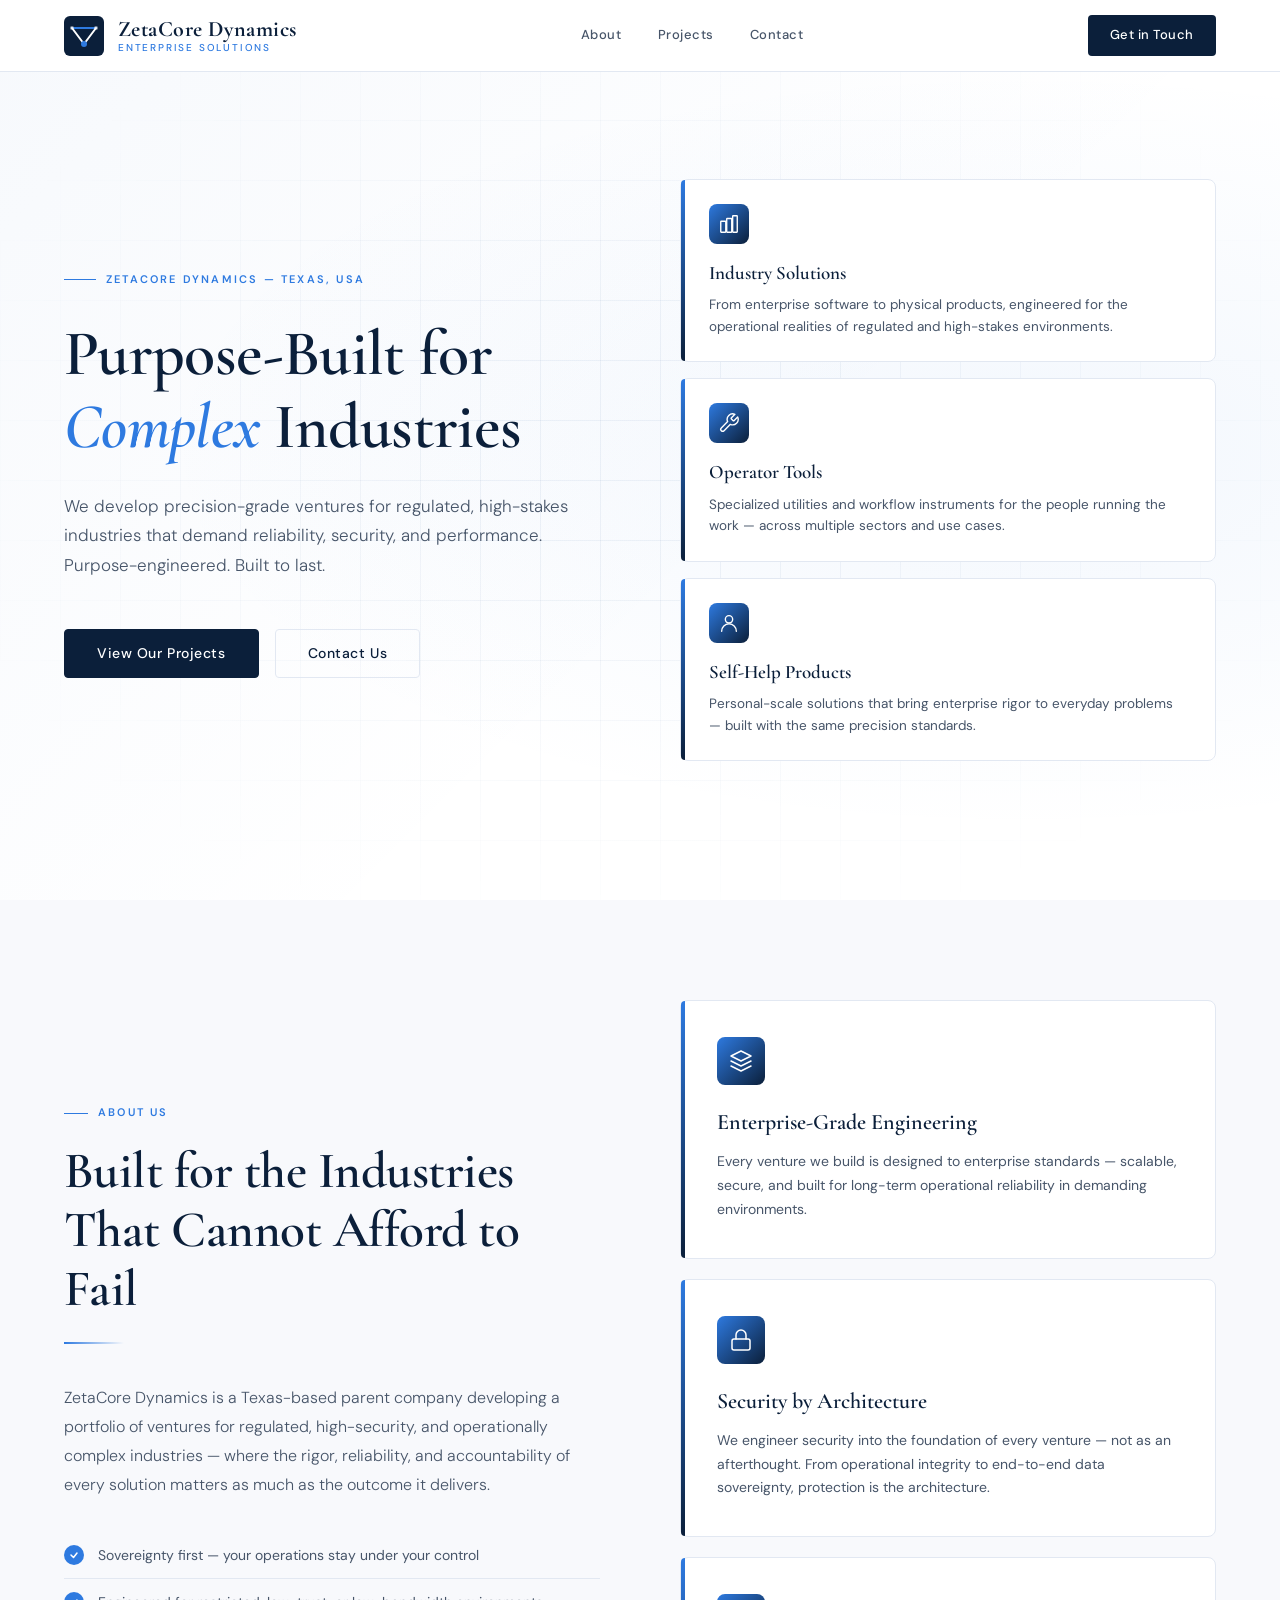
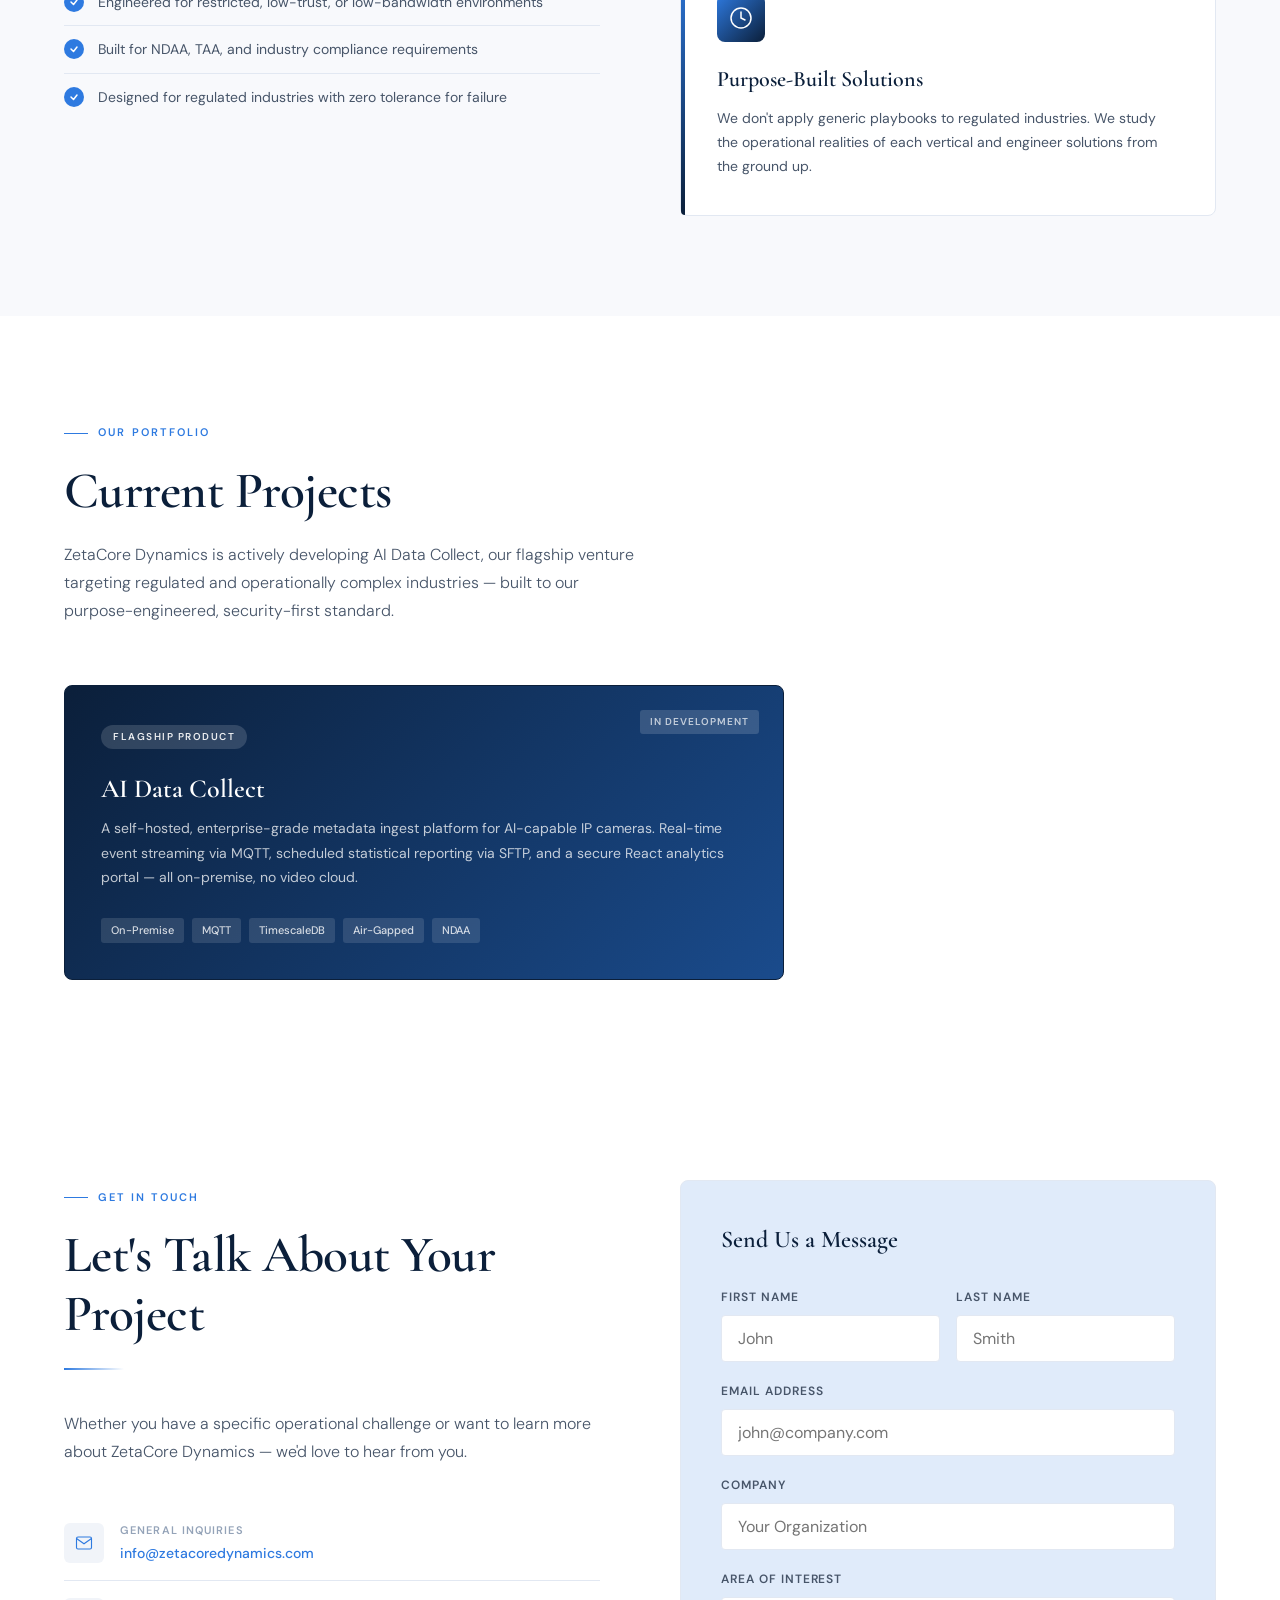
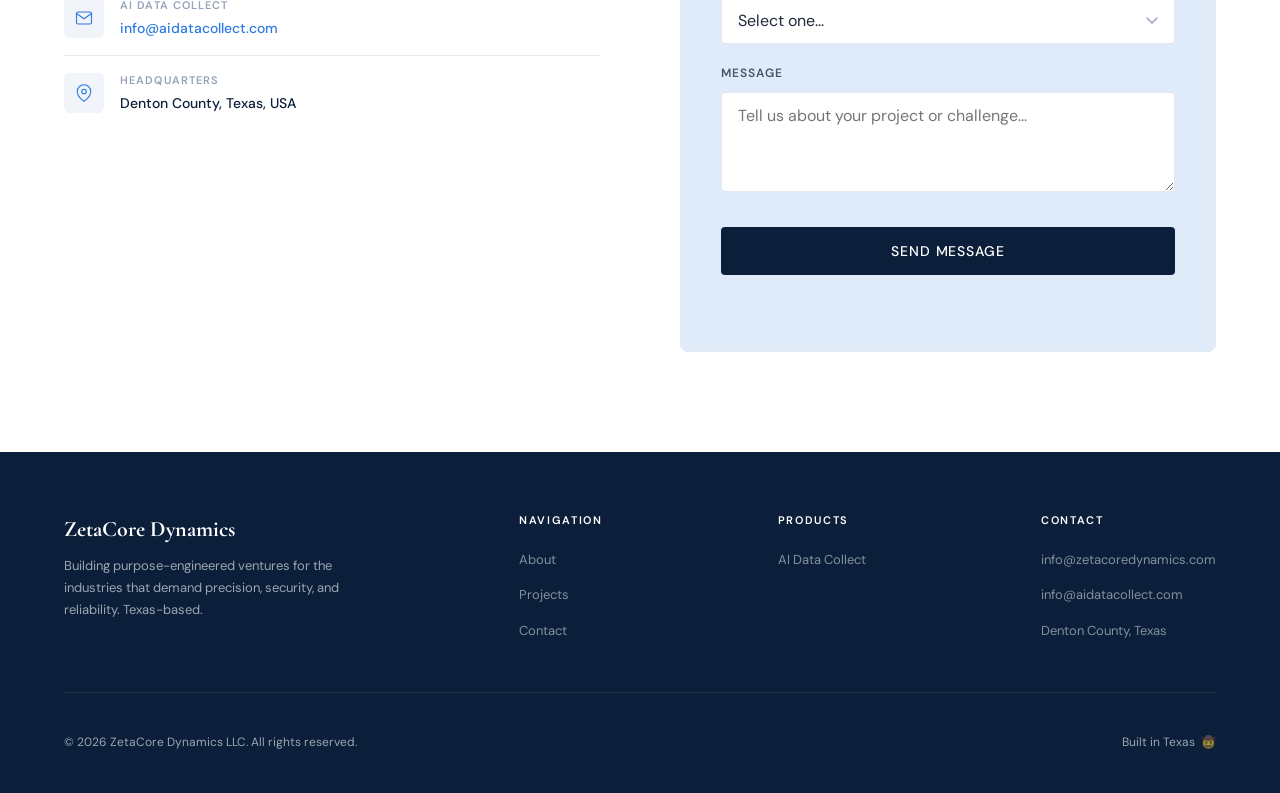
==== commit 3aa8ed71: "Remove "Industries We Serve" section Drops the 12-industry grid from About and prunes its dead CSS/n" ====
--- a/index.html
+++ b/index.html
@@ -188,61 +188,6 @@
       </div>
     </div>
   </div>
-
-  <div class="about-industries" id="industries">
-    <h3>Industries We Serve</h3>
-    <p>Designed for industries operating under regulatory pressure, security mandates, or complex operational requirements where off-the-shelf solutions fall short.</p>
-    <div class="industries-grid">
-      <div class="industry-item">
-        <span class="industry-icon" aria-hidden="true">🏦</span>
-        <div class="industry-name">Banking &amp; Finance</div>
-      </div>
-      <div class="industry-item">
-        <span class="industry-icon" aria-hidden="true">🌿</span>
-        <div class="industry-name">Cannabis &amp; Dispensaries</div>
-      </div>
-      <div class="industry-item">
-        <span class="industry-icon" aria-hidden="true">🏭</span>
-        <div class="industry-name">Manufacturing</div>
-      </div>
-      <div class="industry-item">
-        <span class="industry-icon" aria-hidden="true">⚡</span>
-        <div class="industry-name">Energy &amp; Oil &amp; Gas</div>
-      </div>
-      <div class="industry-item">
-        <span class="industry-icon" aria-hidden="true">✈️</span>
-        <div class="industry-name">Airports &amp; Aviation</div>
-      </div>
-      <div class="industry-item">
-        <span class="industry-icon" aria-hidden="true">🚦</span>
-        <div class="industry-name">Intelligent Transportation</div>
-      </div>
-      <div class="industry-item">
-        <span class="industry-icon" aria-hidden="true">🏛️</span>
-        <div class="industry-name">Government &amp; Public Sector</div>
-      </div>
-      <div class="industry-item">
-        <span class="industry-icon" aria-hidden="true">🔒</span>
-        <div class="industry-name">Corrections &amp; Security</div>
-      </div>
-      <div class="industry-item">
-        <span class="industry-icon" aria-hidden="true">🚚</span>
-        <div class="industry-name">Logistics &amp; Data Centers</div>
-      </div>
-      <div class="industry-item">
-        <span class="industry-icon" aria-hidden="true">🎓</span>
-        <div class="industry-name">Education</div>
-      </div>
-      <div class="industry-item">
-        <span class="industry-icon" aria-hidden="true">🏟️</span>
-        <div class="industry-name">Stadiums &amp; Venues</div>
-      </div>
-      <div class="industry-item">
-        <span class="industry-icon" aria-hidden="true">🏥</span>
-        <div class="industry-name">Healthcare &amp; Life Sciences</div>
-      </div>
-    </div>
-  </div>
 </section>
 
 <!-- PROJECTS -->
@@ -372,7 +317,6 @@
       <ul>
         <li><a href="#about">About</a></li>
         <li><a href="#projects">Projects</a></li>
-        <li><a href="#industries">Industries</a></li>
         <li><a href="#contact">Contact</a></li>
       </ul>
     </div>
--- a/css/main.css
+++ b/css/main.css
@@ -433,62 +433,6 @@
   background: var(--gray-100); color: var(--gray-400);
 }
 
-/* ── INDUSTRIES (subsection within About) ── */
-.about-industries {
-  margin-top: 80px;
-  padding-top: 64px;
-  border-top: 1px solid var(--gray-200);
-}
-
-.about-industries h3 {
-  font-family: var(--font-display);
-  font-size: clamp(24px, 3.5vw, 32px);
-  font-weight: 400;
-  color: var(--navy);
-  margin-bottom: 12px;
-  letter-spacing: -0.01em;
-}
-
-.about-industries > p {
-  color: var(--gray-600);
-  font-size: 16px;
-  line-height: 1.6;
-  margin-bottom: 36px;
-  max-width: 720px;
-}
-
-.industries-grid {
-  display: grid;
-  grid-template-columns: repeat(4, 1fr);
-  gap: 2px;
-  border: 1px solid var(--gray-200);
-  border-radius: 8px;
-  overflow: hidden;
-}
-
-.industry-item {
-  background: var(--white);
-  padding: 28px 24px;
-  transition: all 0.2s;
-  cursor: default;
-}
-
-.industry-item:hover { background: var(--navy); }
-.industry-item:hover .industry-name { color: var(--white); }
-.industry-item:hover .industry-icon { color: var(--accent-light); }
-
-.industry-icon {
-  font-size: 24px; color: var(--accent);
-  margin-bottom: 12px; display: block;
-  transition: color 0.2s;
-}
-
-.industry-name {
-  font-size: 13px; font-weight: 500;
-  color: var(--navy); letter-spacing: 0.02em;
-  transition: color 0.2s;
-}
-
 /* ── CONTACT ── */
 .contact { background: var(--white); }
 
@@ -843,7 +787,6 @@
 @media (max-width: 1024px) {
   .about-grid { gap: 56px; }
   .contact-inner { gap: 56px; }
-  .industries-grid { grid-template-columns: repeat(3, 1fr); }
   .hero-inner { gap: 56px; }
   .adc-wins-grid { grid-template-columns: repeat(2, 1fr); }
   .adc-roadmap-grid { grid-template-columns: repeat(2, 1fr); }
@@ -902,13 +845,9 @@
 
   .about-grid { grid-template-columns: 1fr; gap: 40px; }
   .about-card { padding: 28px; }
-  .about-industries { margin-top: 56px; padding-top: 48px; }
-  .about-industries > p { margin-bottom: 28px; }
 
   .projects-grid { grid-template-columns: 1fr; gap: 20px; }
   .project-card { padding: 28px; }
-
-  .industries-grid { grid-template-columns: repeat(2, 1fr); }
 
   .contact-inner { grid-template-columns: 1fr; gap: 40px; }
   .form-row { grid-template-columns: 1fr; }
@@ -924,7 +863,6 @@
 /* ── RESPONSIVE: SMALL PHONE (≤480px) ── */
 @media (max-width: 480px) {
   .adc-wins-grid { grid-template-columns: 1fr; }
-  .industries-grid { grid-template-columns: 1fr; }
   .hero-actions { flex-direction: column; align-items: stretch; }
   .hero-actions .btn-primary,
   .hero-actions .btn-secondary { width: 100%; text-align: center; }
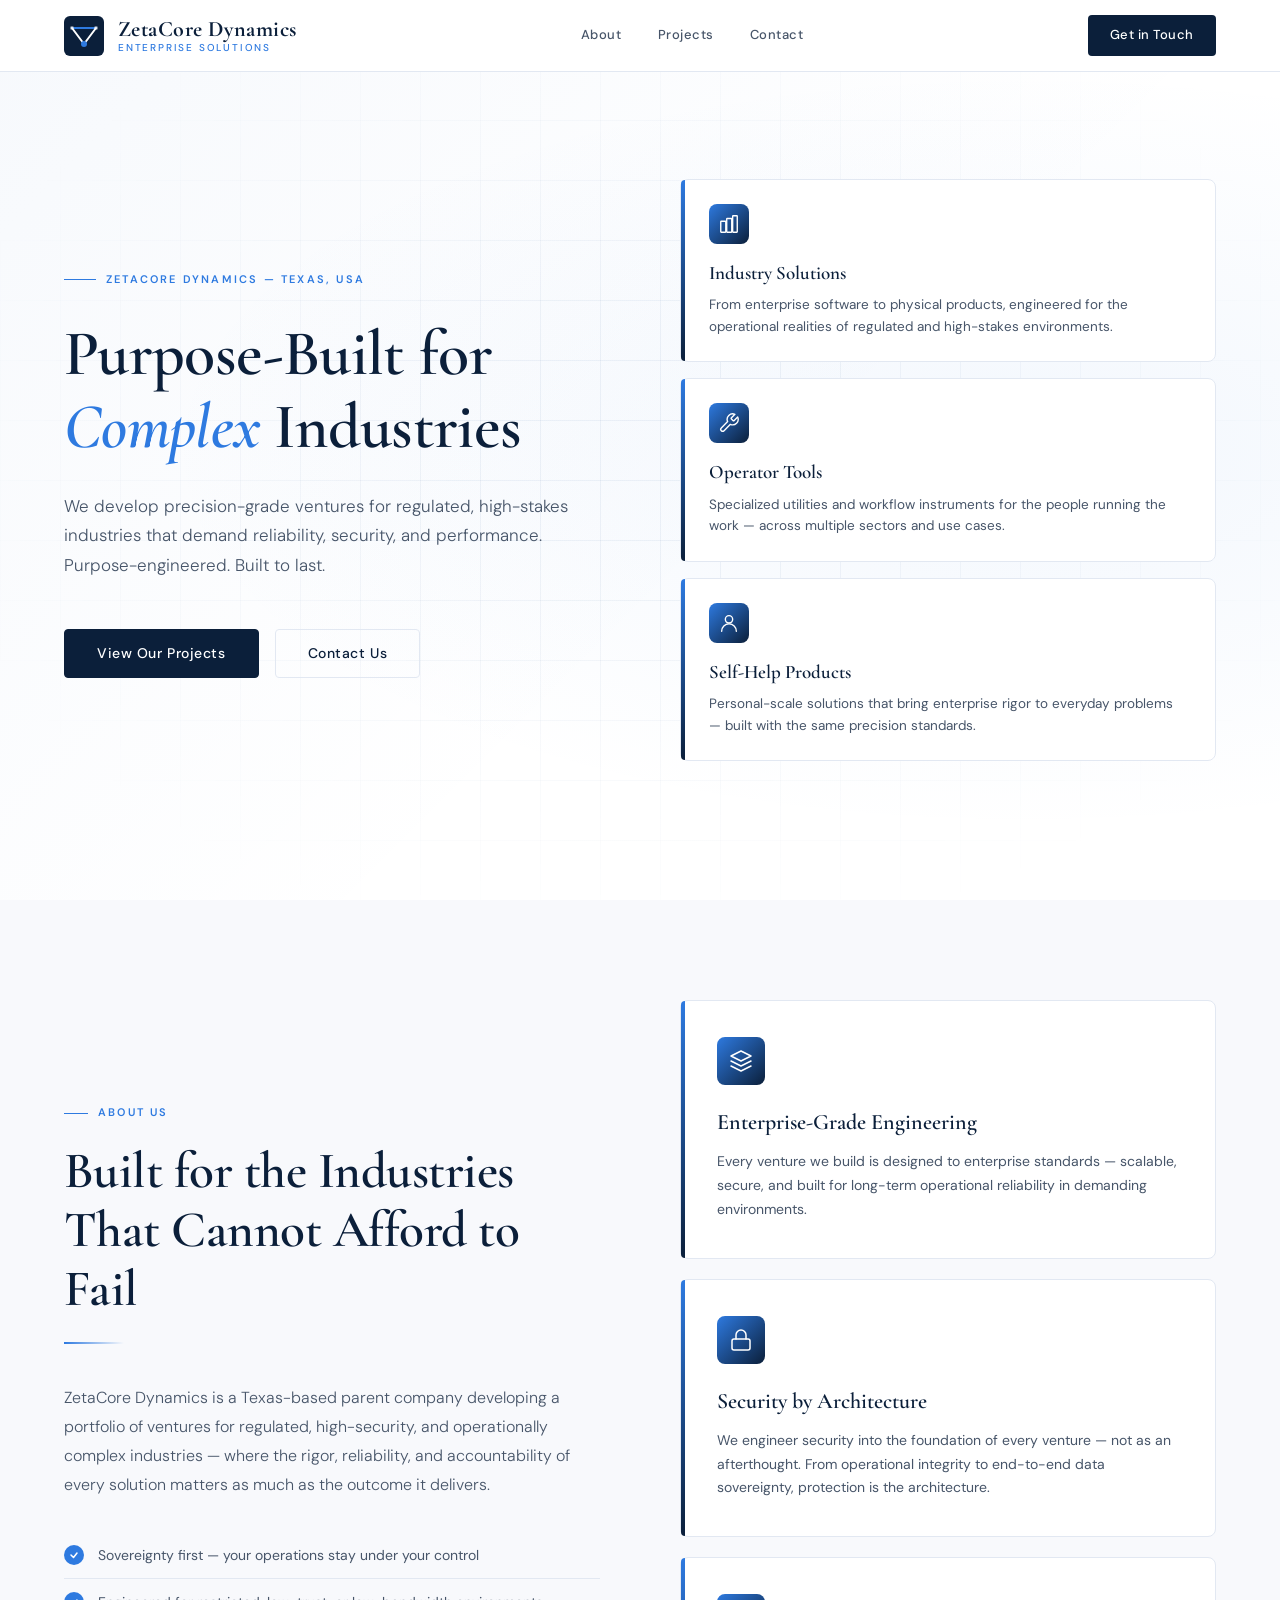
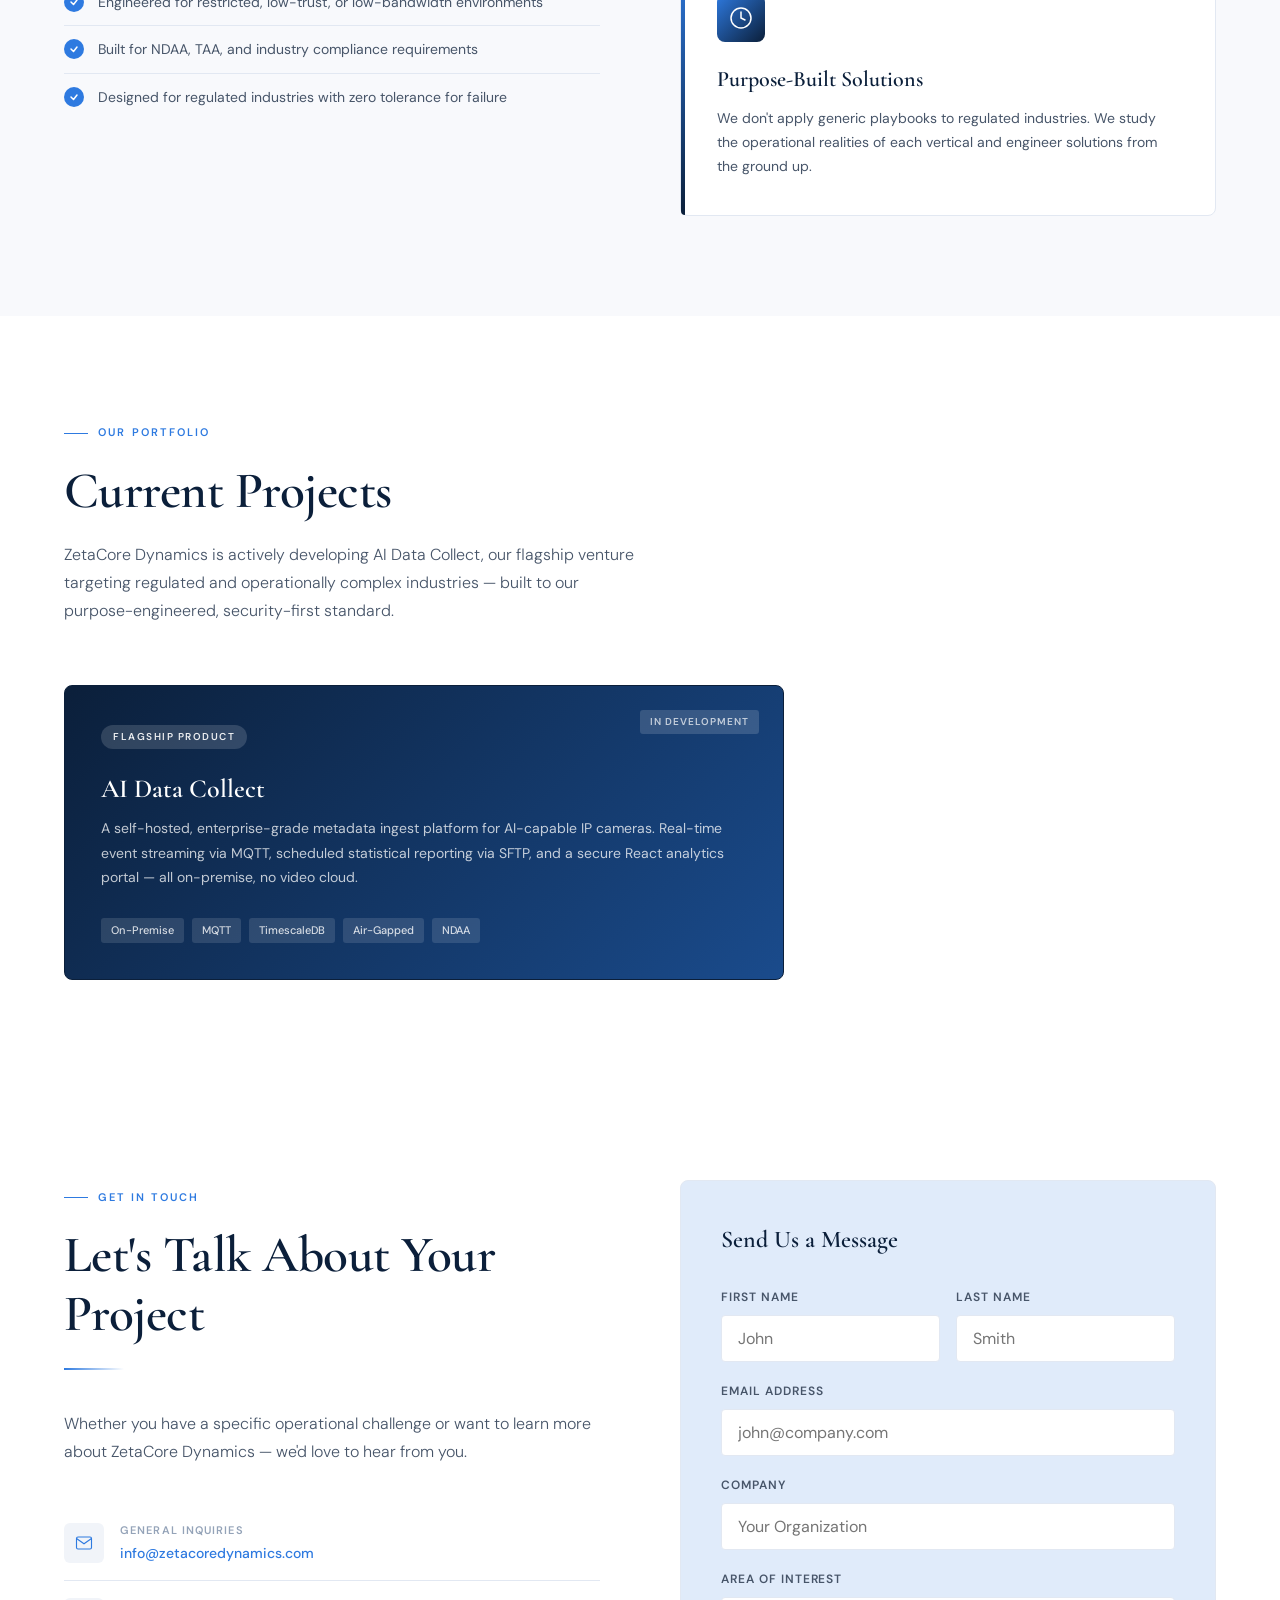
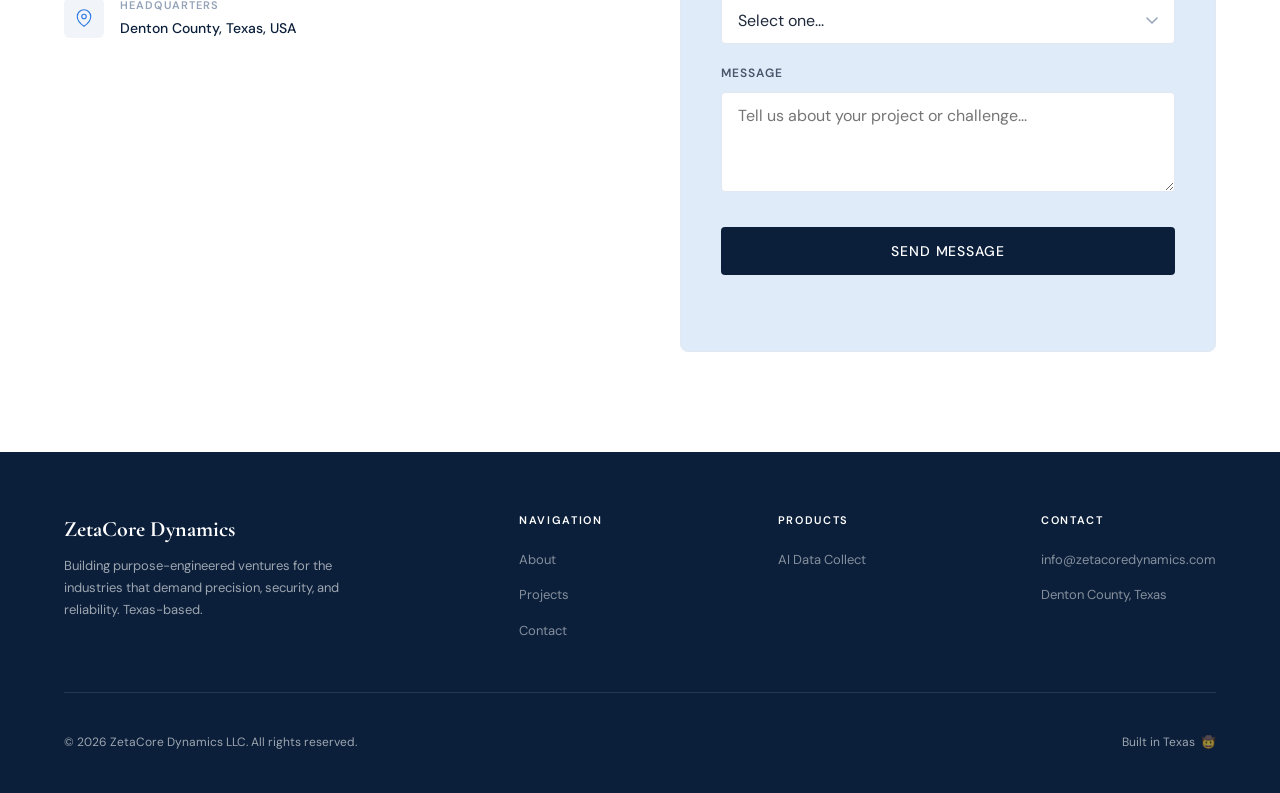
==== commit ab09cef2: "Consolidate contact email to info@zetacoredynamics.com Drop info@aidatacollect.com from the Contact " ====
--- a/index.html
+++ b/index.html
@@ -238,18 +238,6 @@
       <div class="contact-detail">
         <div class="contact-icon" aria-hidden="true">
           <svg width="18" height="18" viewBox="0 0 24 24" fill="none">
-            <path d="M4 4h16c1.1 0 2 .9 2 2v12c0 1.1-.9 2-2 2H4c-1.1 0-2-.9-2-2V6c0-1.1.9-2 2-2z" stroke="#2E7AE0" stroke-width="1.5"/>
-            <path d="M22 6l-10 7L2 6" stroke="#2E7AE0" stroke-width="1.5"/>
-          </svg>
-        </div>
-        <div class="contact-detail-text">
-          <div class="contact-detail-label">AI Data Collect</div>
-          <div class="contact-detail-value"><a href="mailto:info@aidatacollect.com">info@aidatacollect.com</a></div>
-        </div>
-      </div>
-      <div class="contact-detail">
-        <div class="contact-icon" aria-hidden="true">
-          <svg width="18" height="18" viewBox="0 0 24 24" fill="none">
             <path d="M21 10c0 7-9 13-9 13s-9-6-9-13a9 9 0 0118 0z" stroke="#2E7AE0" stroke-width="1.5"/>
             <circle cx="12" cy="10" r="3" stroke="#2E7AE0" stroke-width="1.5"/>
           </svg>
@@ -330,7 +318,6 @@
       <h4>Contact</h4>
       <ul>
         <li><a href="mailto:info@zetacoredynamics.com">info@zetacoredynamics.com</a></li>
-        <li><a href="mailto:info@aidatacollect.com">info@aidatacollect.com</a></li>
         <li><a href="#contact">Denton County, Texas</a></li>
       </ul>
     </div>
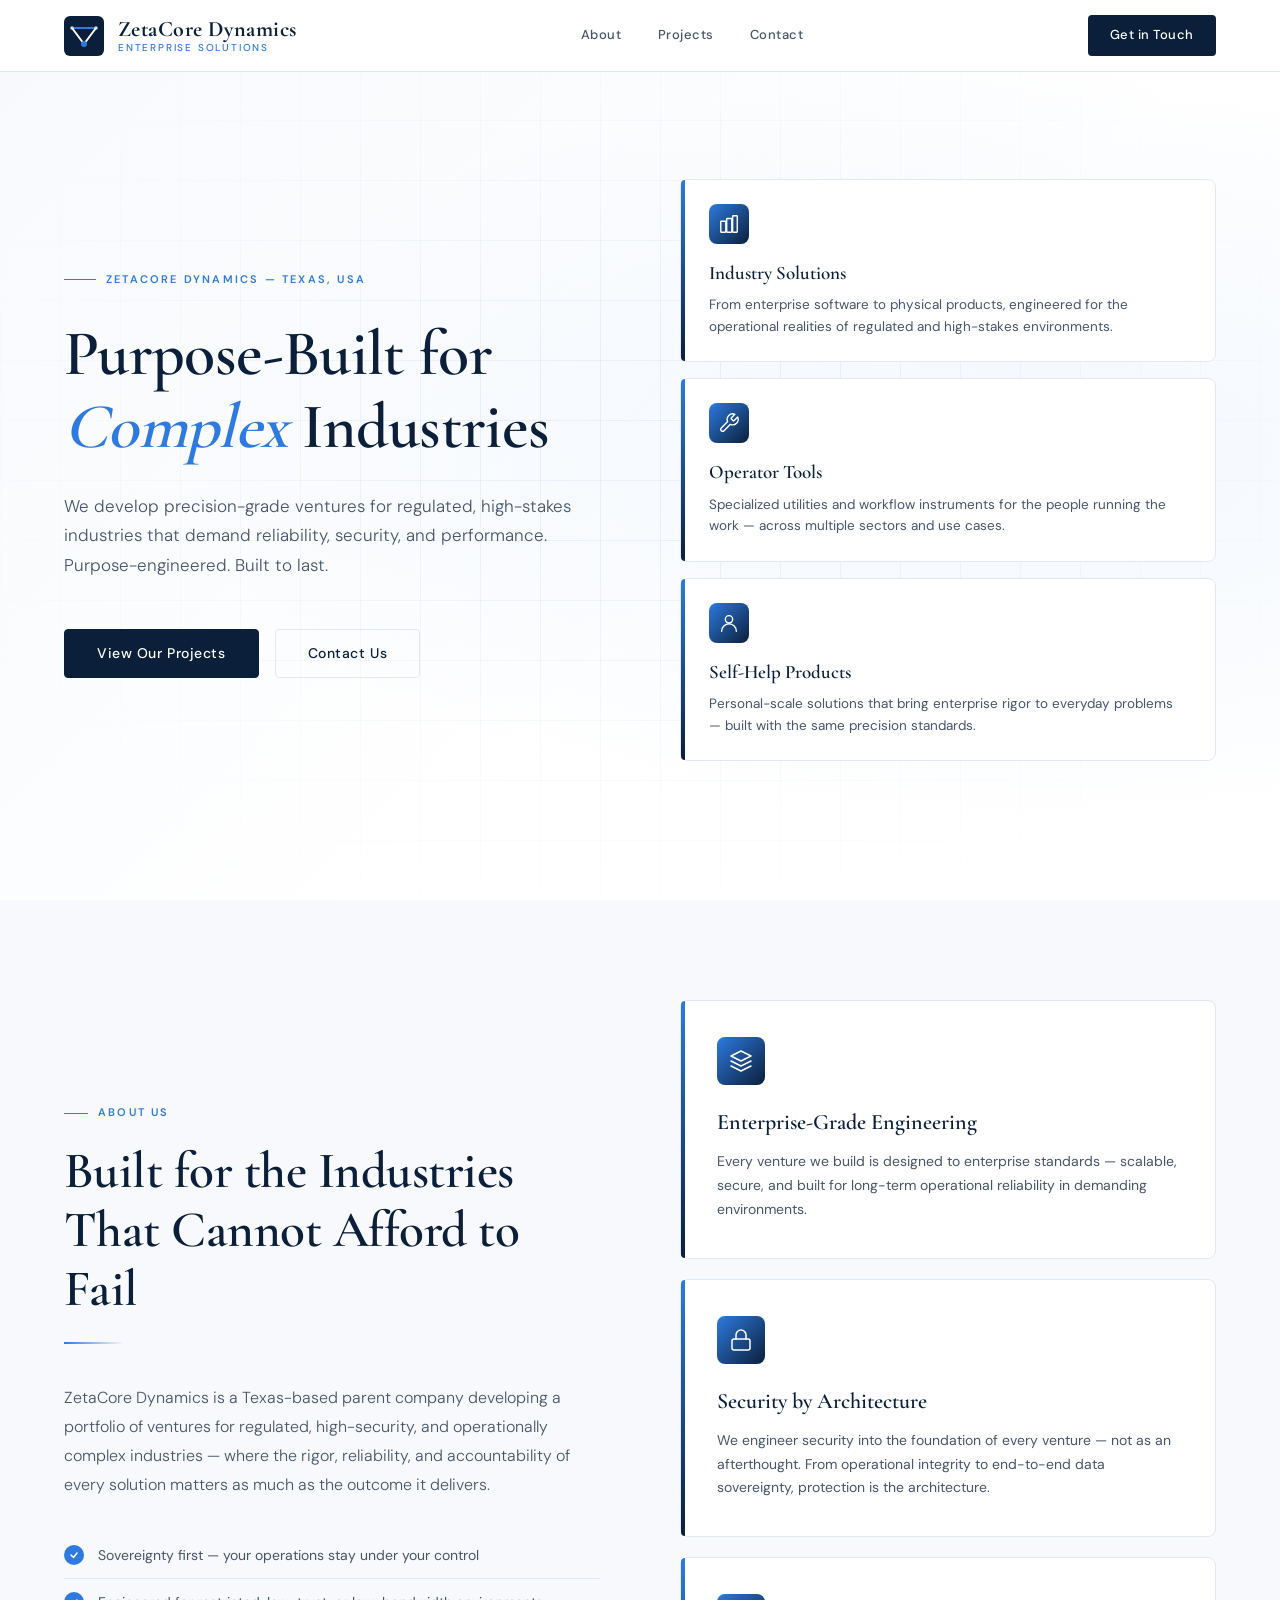
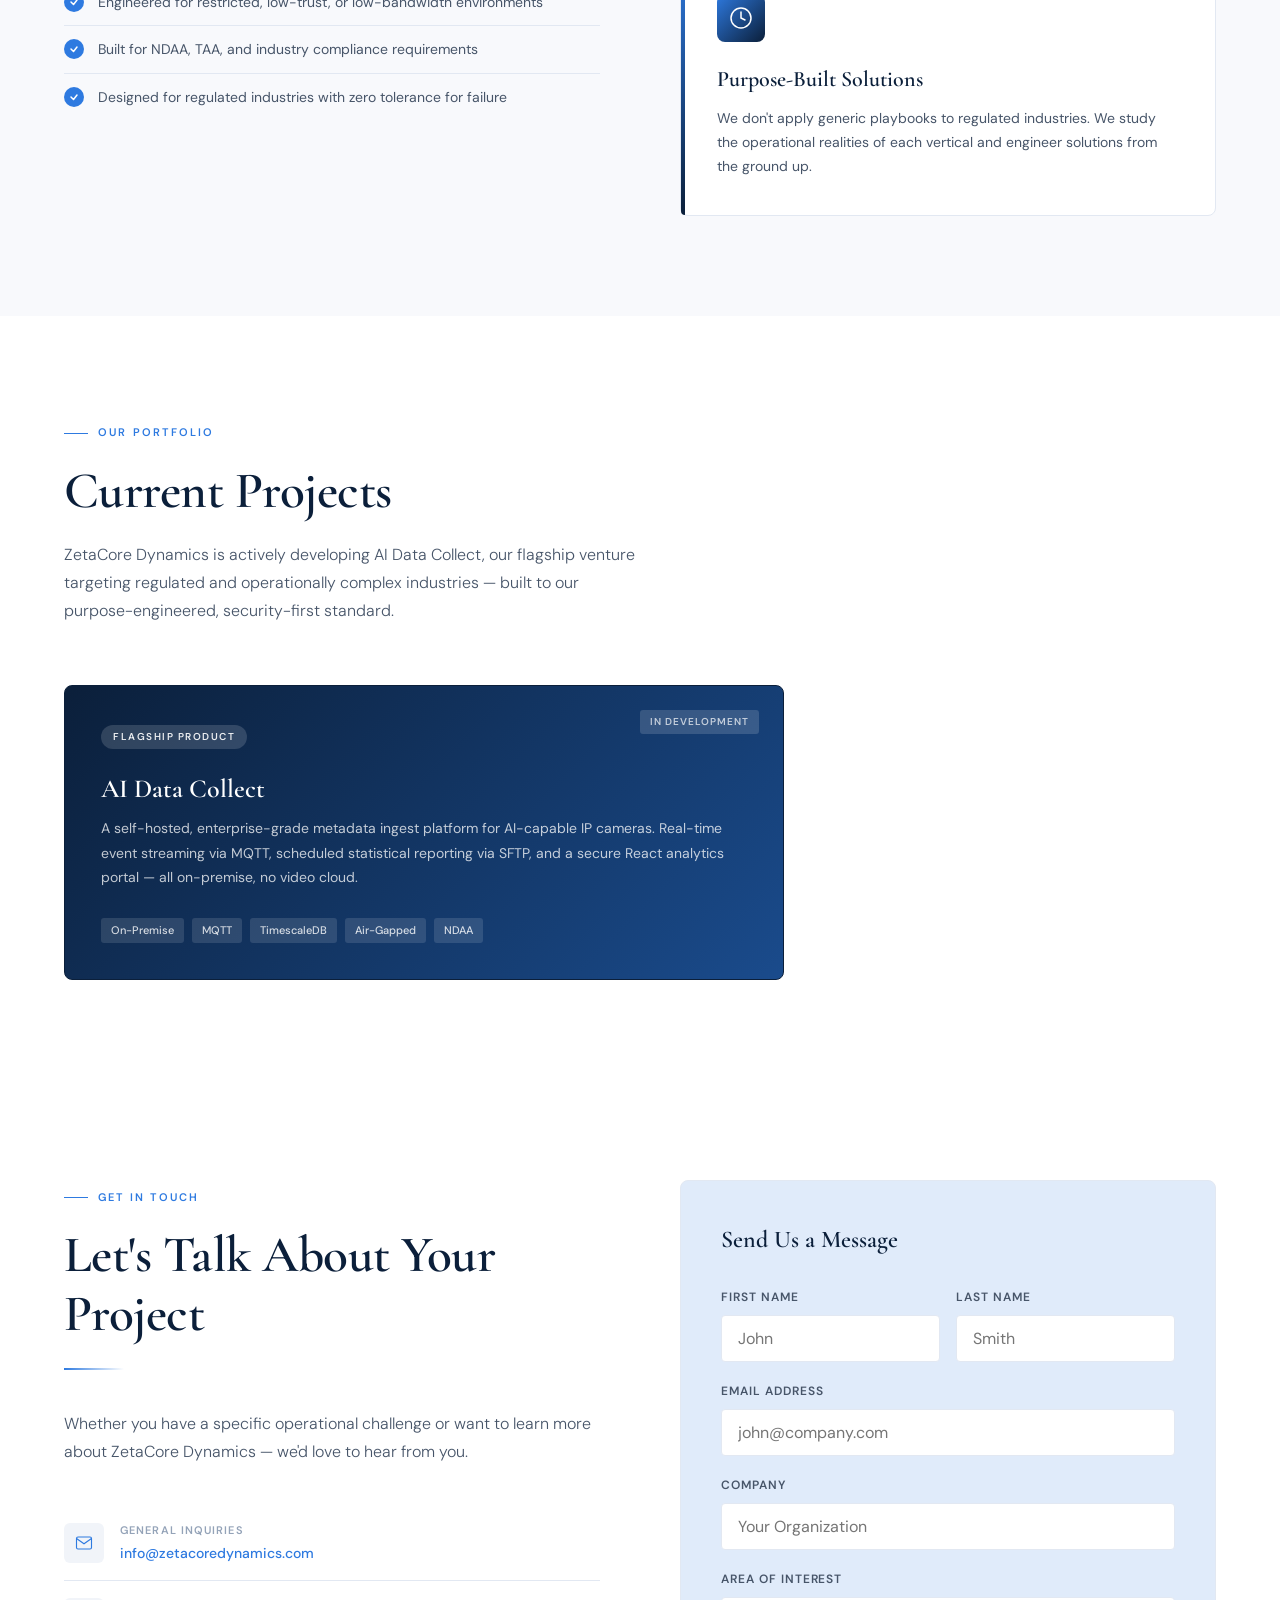
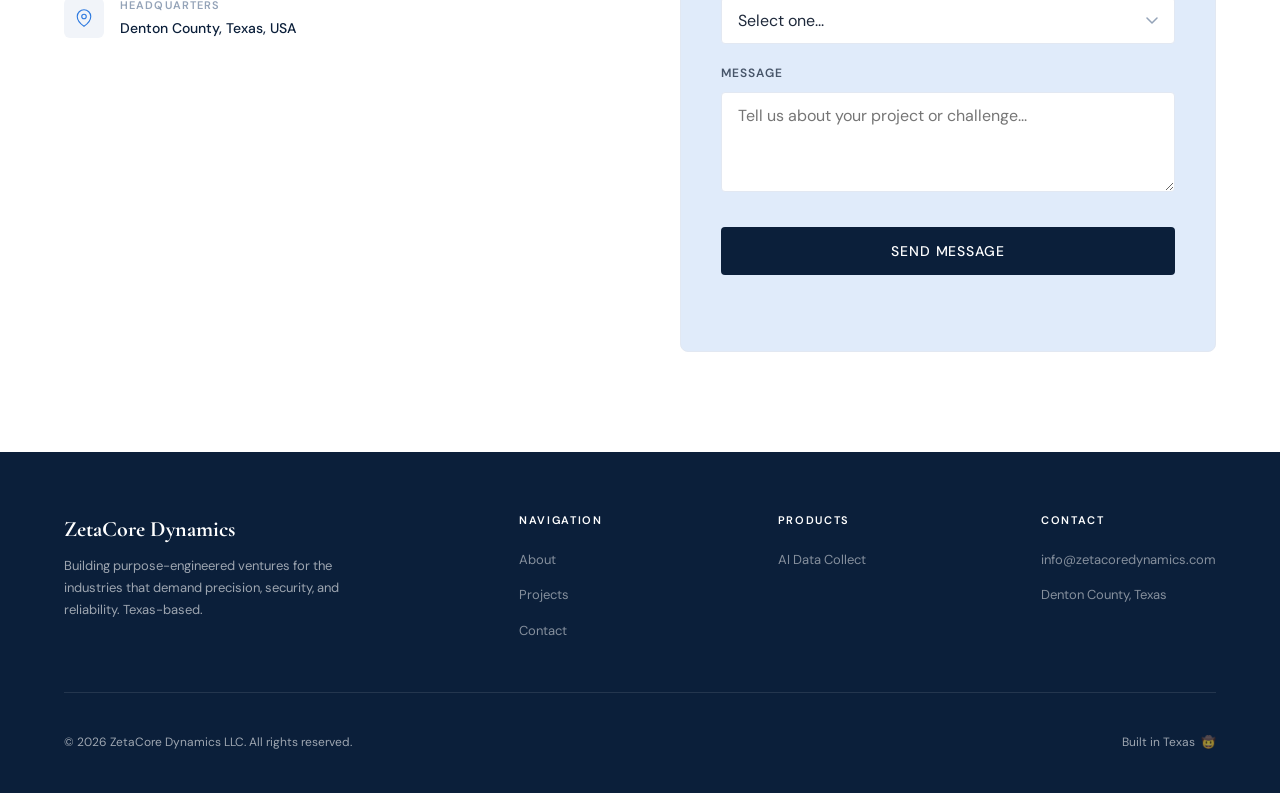
==== commit c4416cdd: "SEO basics + self-host fonts + og:image - Add robots.txt and sitemap.xml (single URL, monthly). - Se" ====
--- a/index.html
+++ b/index.html
@@ -14,23 +14,23 @@
   <meta property="og:type" content="website" />
   <meta property="og:url" content="https://zetacoredynamics.com/" />
   <meta property="og:locale" content="en_US" />
-  <meta name="twitter:card" content="summary" />
+  <meta property="og:image" content="https://zetacoredynamics.com/img/og-image.png" />
+  <meta property="og:image:width" content="1200" />
+  <meta property="og:image:height" content="630" />
+  <meta property="og:image:alt" content="ZetaCore Dynamics — Purpose-Built for Complex Industries" />
+  <meta name="twitter:card" content="summary_large_image" />
+  <meta name="twitter:image" content="https://zetacoredynamics.com/img/og-image.png" />
 
   <title>ZetaCore Dynamics</title>
 
   <!-- Inline SVG favicon (matches the nav logo mark) -->
   <link rel="icon" href="data:image/svg+xml;utf8,<svg xmlns='http://www.w3.org/2000/svg' viewBox='0 0 40 40'><rect width='40' height='40' rx='6' fill='%230B1F3A'/><path d='M8 12 L20 12 L32 12' stroke='%232E7AE0' stroke-width='2' stroke-linecap='round'/><path d='M8 12 L20 28' stroke='white' stroke-width='2' stroke-linecap='round'/><path d='M20 28 L32 12' stroke='white' stroke-width='2' stroke-linecap='round'/><circle cx='20' cy='28' r='3' fill='%232E7AE0'/></svg>" />
 
-  <!-- Fonts -->
-  <link rel="preconnect" href="https://fonts.googleapis.com" />
-  <link rel="preconnect" href="https://fonts.gstatic.com" crossorigin />
-  <link href="https://fonts.googleapis.com/css2?family=Cormorant+Garamond:wght@400;500;600;700&family=DM+Sans:wght@300;400;500;600&display=swap" rel="stylesheet" />
-
-  <!-- Stylesheet -->
-  <link rel="stylesheet" href="css/main.css?v=20260511" />
+  <!-- Stylesheet (self-hosted fonts loaded via @font-face inside) -->
+  <link rel="stylesheet" href="css/main.css?v=20260515" />
 
   <!-- Behavior -->
-  <script src="js/main.js?v=20260511" defer></script>
+  <script src="js/main.js?v=20260515" defer></script>
 </head>
 <body>
 
--- a/css/main.css
+++ b/css/main.css
@@ -1,3 +1,21 @@
+/* ── FONTS (self-hosted, latin subset only) ── */
+@font-face {
+  font-family: 'Cormorant Garamond';
+  font-style: normal;
+  font-weight: 400 700;
+  font-display: swap;
+  src: url('../fonts/cormorant-garamond-v21-latin.woff2') format('woff2');
+  unicode-range: U+0000-00FF, U+0131, U+0152-0153, U+02BB-02BC, U+02C6, U+02DA, U+02DC, U+0304, U+0308, U+0329, U+2000-206F, U+20AC, U+2122, U+2191, U+2193, U+2212, U+2215, U+FEFF, U+FFFD;
+}
+@font-face {
+  font-family: 'DM Sans';
+  font-style: normal;
+  font-weight: 300 600;
+  font-display: swap;
+  src: url('../fonts/dm-sans-v17-latin.woff2') format('woff2');
+  unicode-range: U+0000-00FF, U+0131, U+0152-0153, U+02BB-02BC, U+02C6, U+02DA, U+02DC, U+0304, U+0308, U+0329, U+2000-206F, U+20AC, U+2122, U+2191, U+2193, U+2212, U+2215, U+FEFF, U+FFFD;
+}
+
 /* ── RESET ── */
 *, *::before, *::after { box-sizing: border-box; margin: 0; padding: 0; }
 
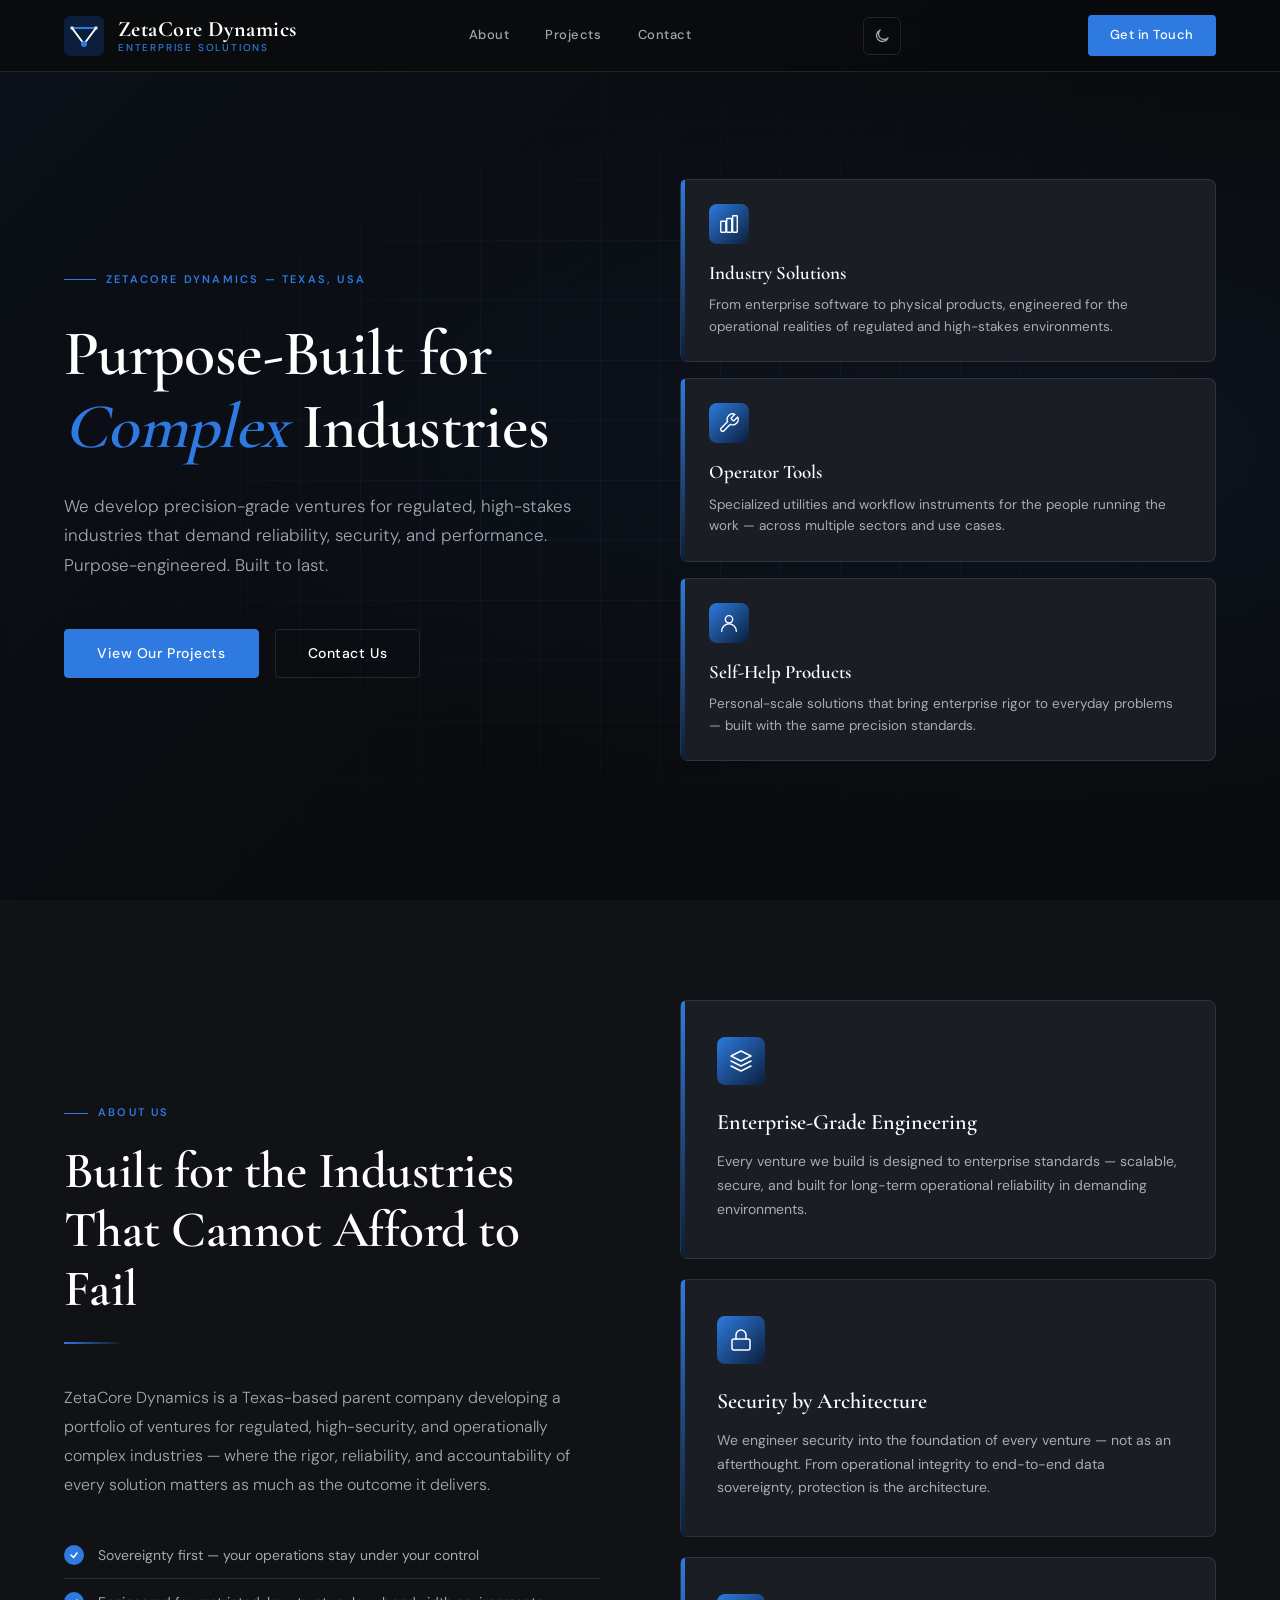
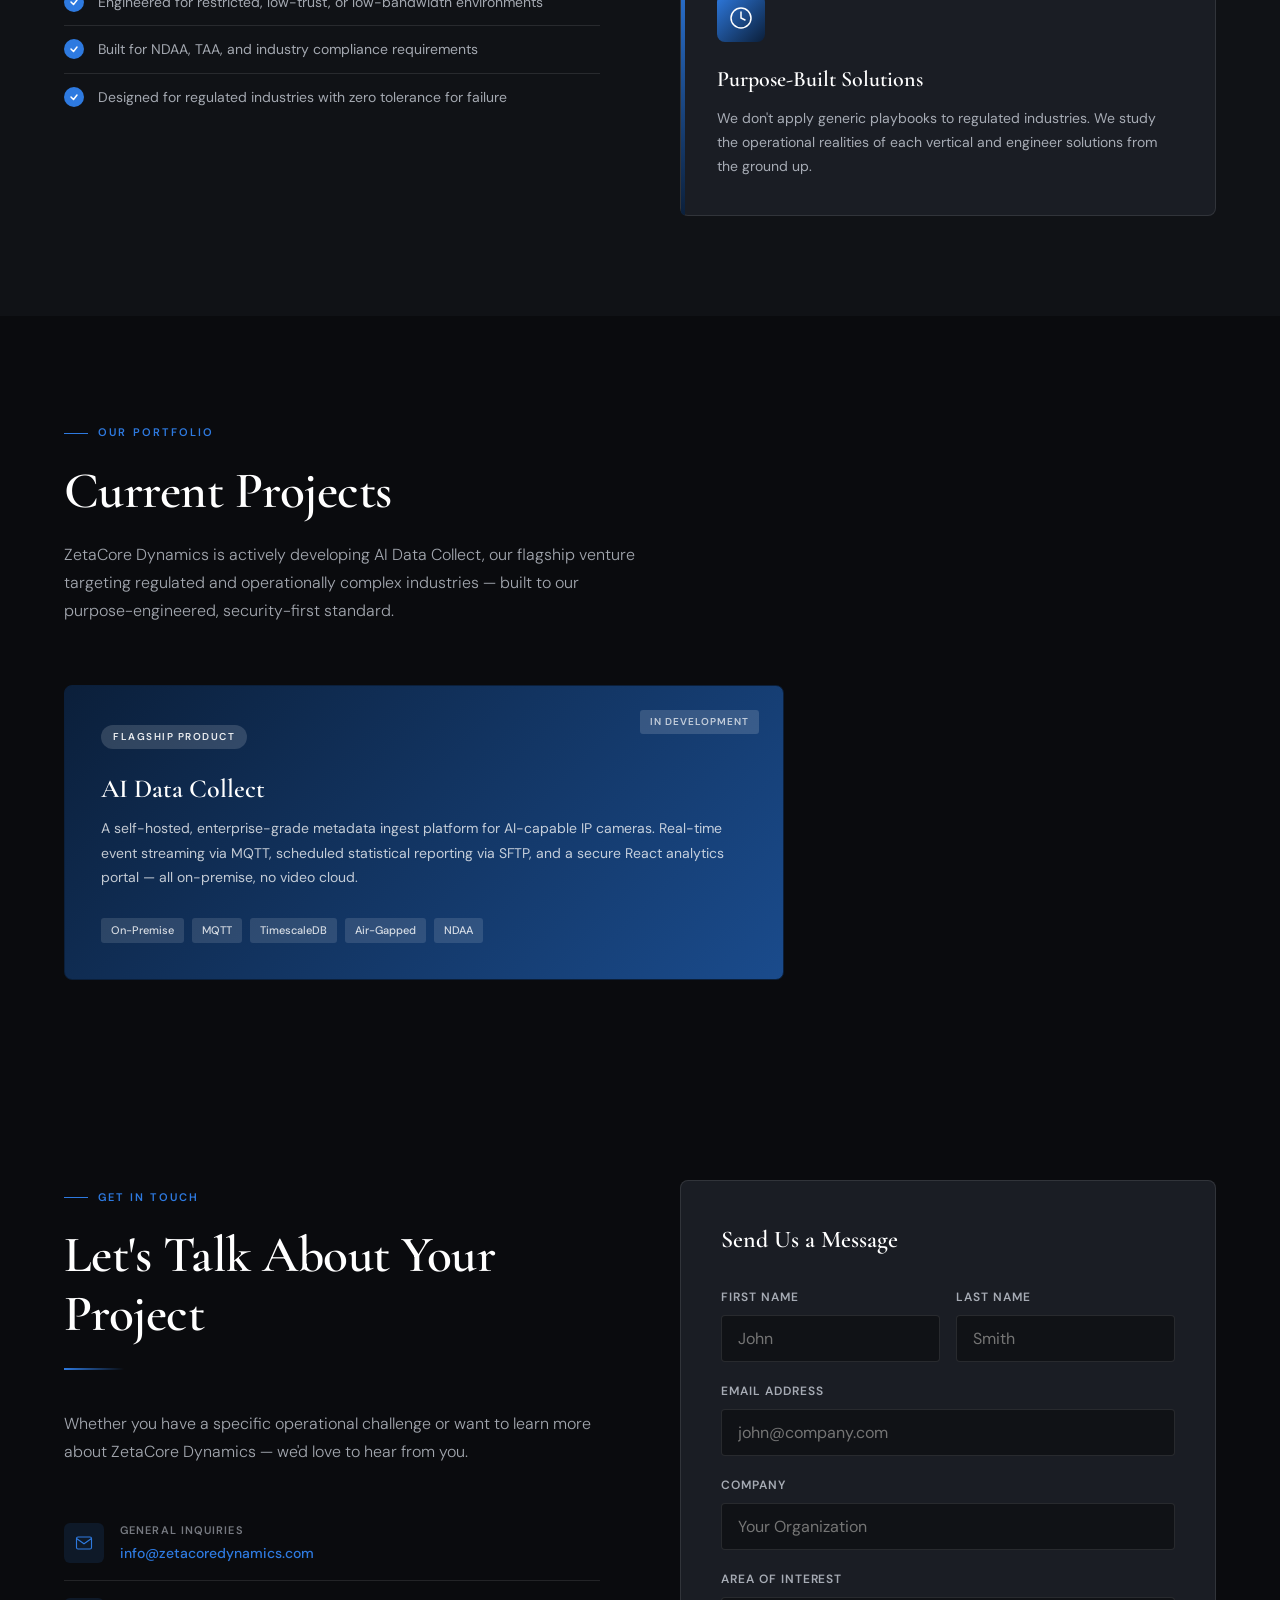
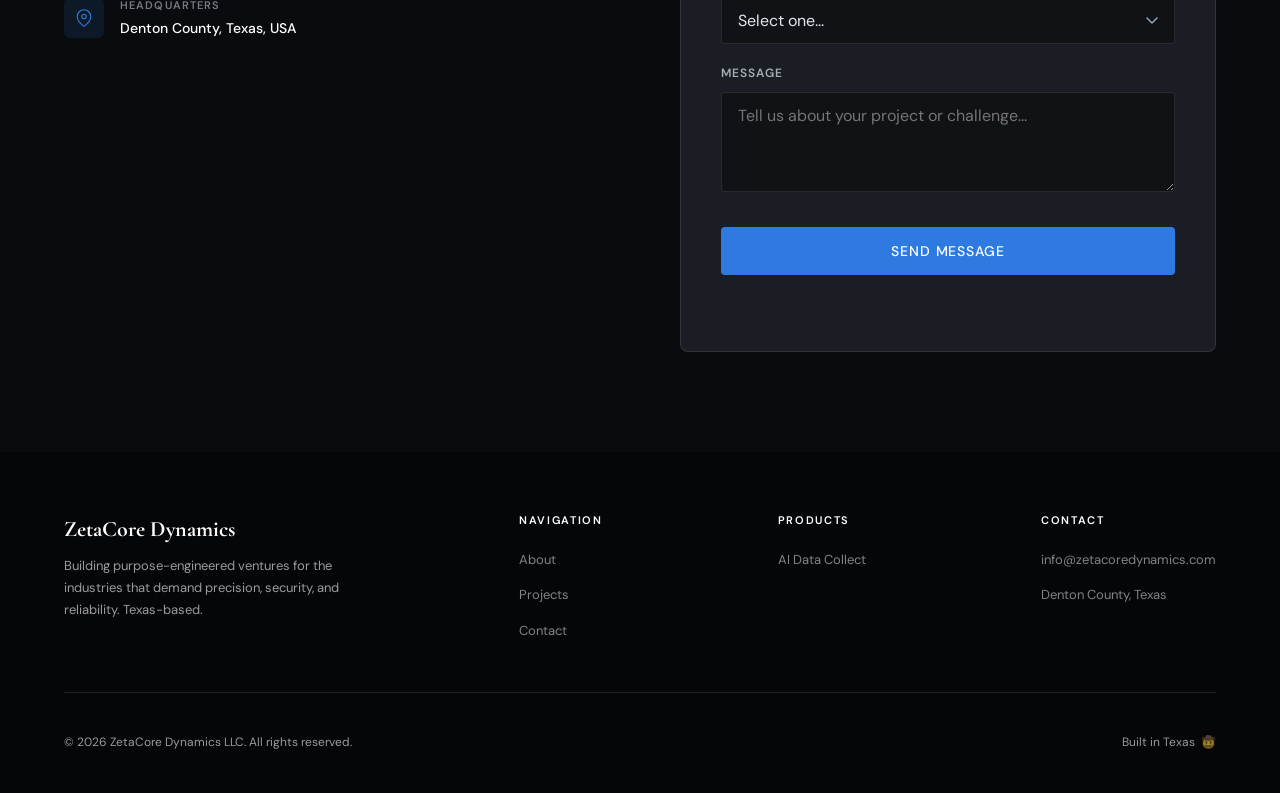
==== commit 83041ebe: "Add theme system: semantic tokens + light/blue/dark toggle Refactor CSS into a semantic-token layer " ====
--- a/index.html
+++ b/index.html
@@ -4,9 +4,25 @@
   <meta charset="UTF-8" />
   <meta name="viewport" content="width=device-width, initial-scale=1.0, viewport-fit=cover" />
   <meta name="description" content="ZetaCore Dynamics is a Texas-based parent company developing purpose-engineered ventures for regulated and operationally complex industries. Parent of AI Data Collect." />
-  <meta name="theme-color" content="#0B1F3A" />
-  <meta name="color-scheme" content="light" />
+  <meta name="theme-color" content="#0A0B0E" />
+  <meta name="color-scheme" content="dark light" />
   <link rel="canonical" href="https://zetacoredynamics.com/" />
+
+  <!-- Apply persisted theme before paint to avoid flash. Default is dark; ?theme=light|blue|dark overrides for preview/sharing. -->
+  <script>
+    (function () {
+      try {
+        var m = location.search.match(/[?&]theme=([a-z-]+)/);
+        var stored = localStorage.getItem('zcd-theme');
+        var t = m ? m[1] : (stored || 'dark');
+        if (t && t !== 'light') {
+          document.documentElement.setAttribute('data-theme', t);
+        }
+      } catch (e) {
+        document.documentElement.setAttribute('data-theme', 'dark');
+      }
+    })();
+  </script>
 
   <!-- Open Graph / social -->
   <meta property="og:title" content="ZetaCore Dynamics — Engineered for Complex Industries" />
@@ -27,10 +43,10 @@
   <link rel="icon" href="data:image/svg+xml;utf8,<svg xmlns='http://www.w3.org/2000/svg' viewBox='0 0 40 40'><rect width='40' height='40' rx='6' fill='%230B1F3A'/><path d='M8 12 L20 12 L32 12' stroke='%232E7AE0' stroke-width='2' stroke-linecap='round'/><path d='M8 12 L20 28' stroke='white' stroke-width='2' stroke-linecap='round'/><path d='M20 28 L32 12' stroke='white' stroke-width='2' stroke-linecap='round'/><circle cx='20' cy='28' r='3' fill='%232E7AE0'/></svg>" />
 
   <!-- Stylesheet (self-hosted fonts loaded via @font-face inside) -->
-  <link rel="stylesheet" href="css/main.css?v=20260515" />
+  <link rel="stylesheet" href="css/main.css?v=20260516" />
 
   <!-- Behavior -->
-  <script src="js/main.js?v=20260515" defer></script>
+  <script src="js/main.js?v=20260516" defer></script>
 </head>
 <body>
 
@@ -59,6 +75,20 @@
     <li><a href="#projects">Projects</a></li>
     <li><a href="#contact">Contact</a></li>
   </ul>
+  <button class="theme-toggle" type="button"
+          aria-label="Switch theme"
+          title="Switch theme">
+    <svg class="theme-icon theme-icon-light" viewBox="0 0 24 24" fill="none" stroke="currentColor" stroke-width="1.8" stroke-linecap="round" stroke-linejoin="round" aria-hidden="true">
+      <circle cx="12" cy="12" r="4"/>
+      <path d="M12 2v2M12 20v2M4.93 4.93l1.41 1.41M17.66 17.66l1.41 1.41M2 12h2M20 12h2M4.93 19.07l1.41-1.41M17.66 6.34l1.41-1.41"/>
+    </svg>
+    <svg class="theme-icon theme-icon-blue" viewBox="0 0 24 24" fill="currentColor" aria-hidden="true">
+      <path d="M12 2.5c-3 4.5-6 7.5-6 11.5a6 6 0 0 0 12 0c0-4-3-7-6-11.5z"/>
+    </svg>
+    <svg class="theme-icon theme-icon-dark" viewBox="0 0 24 24" fill="none" stroke="currentColor" stroke-width="1.8" stroke-linecap="round" stroke-linejoin="round" aria-hidden="true">
+      <path d="M20 14.5A8 8 0 1 1 9.5 4a6.5 6.5 0 0 0 10.5 10.5z"/>
+    </svg>
+  </button>
   <a href="#contact" class="nav-cta">Get in Touch</a>
   <button class="nav-toggle" type="button"
           aria-label="Open navigation menu"
--- a/css/main.css
+++ b/css/main.css
@@ -20,6 +20,9 @@
 *, *::before, *::after { box-sizing: border-box; margin: 0; padding: 0; }
 
 :root {
+  /* Brand palette — direct hex tokens. Use these for decorative/branded chrome
+     (logo, gradients, accent rings). For backgrounds/text/borders in content,
+     prefer the semantic tokens below so themes can remap them. */
   --navy: #0B1F3A;
   --navy-mid: #162E52;
   --blue: #1A4B8C;
@@ -38,6 +41,100 @@
 
   --section-pad-y: clamp(60px, 9vw, 100px);
   --section-pad-x: clamp(20px, 5vw, 80px);
+
+  /* Semantic tokens — light theme (default). Themes remap these. */
+  --bg-page: var(--white);
+  --bg-section-alt: var(--off-white);
+  --bg-section-dark: var(--navy);
+  --bg-surface: var(--white);
+  --bg-surface-soft: var(--gray-100);
+  --bg-nav: rgba(255,255,255,0.95);
+  --bg-nav-mobile: rgba(255,255,255,0.98);
+  --bg-form: #E0EBFA;
+  --bg-input: var(--white);
+
+  --text-primary: var(--gray-800);
+  --text-heading: var(--navy);
+  --text-muted: var(--gray-600);
+  --text-subtle: var(--gray-400);
+
+  --border-subtle: var(--gray-200);
+  --border-strong: var(--navy);
+
+  --grid-line: rgba(26,75,140,0.06);
+  --hero-overlay-1: rgba(37,99,192,0.04);
+  --hero-overlay-2: rgba(46,122,224,0.06);
+  --nav-shadow: rgba(11,31,58,0.06);
+
+  --btn-primary-bg: var(--navy);
+  --btn-primary-text: var(--white);
+  --btn-primary-hover-bg: var(--blue-light);
+
+  color-scheme: light;
+}
+
+/* ── THEME: BLUE (rich navy background, white-tinted content) ── */
+[data-theme="blue"] {
+  --bg-page: var(--navy);
+  --bg-section-alt: var(--navy-mid);
+  --bg-section-dark: #08182F;
+  --bg-surface: rgba(255,255,255,0.04);
+  --bg-surface-soft: rgba(255,255,255,0.08);
+  --bg-nav: rgba(11,31,58,0.92);
+  --bg-nav-mobile: rgba(11,31,58,0.98);
+  --bg-form: rgba(255,255,255,0.06);
+  --bg-input: rgba(255,255,255,0.05);
+
+  --text-primary: rgba(255,255,255,0.85);
+  --text-heading: #FFFFFF;
+  --text-muted: rgba(255,255,255,0.65);
+  --text-subtle: rgba(255,255,255,0.45);
+
+  --border-subtle: rgba(255,255,255,0.12);
+  --border-strong: var(--accent);
+
+  --grid-line: rgba(255,255,255,0.05);
+  --hero-overlay-1: rgba(37,99,192,0.15);
+  --hero-overlay-2: rgba(46,122,224,0.18);
+  --nav-shadow: rgba(0,0,0,0.3);
+
+  --btn-primary-bg: var(--accent);
+  --btn-primary-text: var(--white);
+  --btn-primary-hover-bg: var(--accent-light);
+
+  color-scheme: dark;
+}
+
+/* ── THEME: DARK (neutral near-black, soft light text) ── */
+[data-theme="dark"] {
+  --bg-page: #0A0B0E;
+  --bg-section-alt: #101216;
+  --bg-section-dark: #050608;
+  --bg-surface: #1A1D24;
+  --bg-surface-soft: rgba(46,122,224,0.12);
+  --bg-nav: rgba(10,11,14,0.92);
+  --bg-nav-mobile: rgba(10,11,14,0.98);
+  --bg-form: #1A1D24;
+  --bg-input: #101216;
+
+  --text-primary: #E2E8F2;
+  --text-heading: #FFFFFF;
+  --text-muted: rgba(226,232,242,0.7);
+  --text-subtle: rgba(226,232,242,0.5);
+
+  --border-subtle: rgba(255,255,255,0.1);
+  --border-strong: var(--accent);
+
+  --grid-line: rgba(46,122,224,0.08);
+  --hero-overlay-1: rgba(37,99,192,0.06);
+  --hero-overlay-2: rgba(46,122,224,0.08);
+  --nav-shadow: rgba(0,0,0,0.5);
+
+  --btn-primary-bg: var(--accent);
+  --btn-primary-text: var(--white);
+  --btn-primary-hover-bg: var(--accent-light);
+
+  color-scheme: dark;
 }
 
 html {
@@ -52,9 +149,10 @@
 
 body {
   font-family: var(--font-body);
-  background: var(--white);
-  color: var(--gray-800);
+  background: var(--bg-page);
+  color: var(--text-primary);
   line-height: 1.6;
+  transition: background-color 0.25s ease, color 0.25s ease;
   overflow-x: hidden;
   -webkit-font-smoothing: antialiased;
   -moz-osx-font-smoothing: grayscale;
@@ -79,13 +177,15 @@
   display: flex; align-items: center; justify-content: space-between;
   padding: 0 5%;
   height: 72px;
-  background: rgba(255,255,255,0.95);
+  background: var(--bg-nav);
   -webkit-backdrop-filter: blur(12px);
   backdrop-filter: blur(12px);
-  border-bottom: 1px solid var(--gray-200);
+  border-bottom: 1px solid var(--border-subtle);
   padding-left: max(5%, env(safe-area-inset-left));
   padding-right: max(5%, env(safe-area-inset-right));
-}
+  transition: background-color 0.25s ease, box-shadow 0.25s ease;
+}
+nav.is-scrolled { box-shadow: 0 1px 12px var(--nav-shadow); }
 
 .nav-logo { display: flex; align-items: center; gap: 14px; text-decoration: none; }
 
@@ -97,31 +197,56 @@
 .logo-mark svg { width: 100%; height: 100%; }
 
 .logo-text { display: flex; flex-direction: column; line-height: 1; }
-.logo-text .company { font-family: var(--font-display); font-size: 22px; font-weight: 700; color: var(--navy); letter-spacing: 0.02em; }
+.logo-text .company { font-family: var(--font-display); font-size: 22px; font-weight: 700; color: var(--text-heading); letter-spacing: 0.02em; }
 .logo-text .tagline-small { font-size: 10px; font-weight: 500; color: var(--accent); letter-spacing: 0.18em; text-transform: uppercase; margin-top: 3px; }
 
 .nav-links { display: flex; align-items: center; gap: 36px; list-style: none; }
 .nav-links a {
-  font-size: 13px; font-weight: 500; color: var(--gray-600);
+  font-size: 13px; font-weight: 500; color: var(--text-muted);
   text-decoration: none; letter-spacing: 0.04em; transition: color 0.2s;
   display: inline-block; padding: 6px 0;
 }
 .nav-links a:hover { color: var(--accent); }
 
 .nav-cta {
-  background: var(--navy); color: var(--white);
+  background: var(--btn-primary-bg); color: var(--btn-primary-text);
   padding: 10px 22px; border-radius: 4px;
   font-size: 13px; font-weight: 500; text-decoration: none;
   letter-spacing: 0.04em; transition: background 0.2s;
   white-space: nowrap;
 }
-.nav-cta:hover { background: var(--blue-light); }
+.nav-cta:hover { background: var(--btn-primary-hover-bg); }
+
+.theme-toggle {
+  display: inline-flex; align-items: center; justify-content: center;
+  width: 38px; height: 38px;
+  margin-right: 14px;
+  background: transparent;
+  border: 1px solid var(--border-subtle);
+  border-radius: 6px;
+  color: var(--text-muted);
+  cursor: pointer;
+  padding: 0;
+  -webkit-appearance: none;
+  appearance: none;
+  transition: color 0.2s, border-color 0.2s, background-color 0.2s;
+}
+.theme-toggle:hover {
+  color: var(--accent);
+  border-color: var(--accent);
+}
+.theme-toggle svg { width: 18px; height: 18px; }
+.theme-icon { display: none; }
+:root:not([data-theme]) .theme-icon-light,
+[data-theme="light"] .theme-icon-light,
+[data-theme="blue"] .theme-icon-blue,
+[data-theme="dark"] .theme-icon-dark { display: block; }
 
 .nav-toggle {
   display: none;
   width: 44px; height: 44px;
   background: transparent;
-  border: 1px solid var(--gray-200);
+  border: 1px solid var(--border-subtle);
   border-radius: 6px;
   cursor: pointer;
   align-items: center; justify-content: center;
@@ -136,7 +261,7 @@
   content: '';
   display: block;
   width: 22px; height: 2px;
-  background: var(--navy);
+  background: var(--text-heading);
   border-radius: 2px;
   transition: transform 0.25s ease, opacity 0.25s ease, top 0.25s ease;
   position: relative;
@@ -158,21 +283,21 @@
   padding-right: max(5%, env(safe-area-inset-right));
   position: relative;
   overflow: hidden;
-  background: var(--white);
+  background: var(--bg-page);
 }
 
 .hero-bg {
   position: absolute; inset: 0; z-index: 0;
   background:
-    linear-gradient(135deg, rgba(37,99,192,0.04) 0%, transparent 60%),
-    radial-gradient(ellipse at 80% 50%, rgba(46,122,224,0.06) 0%, transparent 60%);
+    linear-gradient(135deg, var(--hero-overlay-1) 0%, transparent 60%),
+    radial-gradient(ellipse at 80% 50%, var(--hero-overlay-2) 0%, transparent 60%);
 }
 
 .hero-grid {
   position: absolute; inset: 0; z-index: 0;
   background-image:
-    linear-gradient(rgba(26,75,140,0.06) 1px, transparent 1px),
-    linear-gradient(90deg, rgba(26,75,140,0.06) 1px, transparent 1px);
+    linear-gradient(var(--grid-line) 1px, transparent 1px),
+    linear-gradient(90deg, var(--grid-line) 1px, transparent 1px);
   background-size: 60px 60px;
   -webkit-mask-image: radial-gradient(ellipse at center, black 20%, transparent 80%);
   mask-image: radial-gradient(ellipse at center, black 20%, transparent 80%);
@@ -215,7 +340,7 @@
   font-family: var(--font-display);
   font-size: clamp(36px, 5vw, 80px);
   font-weight: 600; line-height: 1.15;
-  color: var(--navy);
+  color: var(--text-heading);
   margin-bottom: 28px;
   letter-spacing: -0.01em;
 }
@@ -225,7 +350,7 @@
 .hero-desc {
   font-size: clamp(15px, 1.6vw, 17px);
   font-weight: 300;
-  color: var(--gray-600); line-height: 1.75;
+  color: var(--text-muted); line-height: 1.75;
   max-width: 560px; margin-bottom: 48px;
 }
 
@@ -242,26 +367,26 @@
 }
 
 .btn-primary {
-  background: var(--navy); color: var(--white);
-  border: 1px solid var(--navy);
-}
-.btn-primary:hover { background: var(--blue-light); border-color: var(--blue-light); }
+  background: var(--btn-primary-bg); color: var(--btn-primary-text);
+  border: 1px solid var(--btn-primary-bg);
+}
+.btn-primary:hover { background: var(--btn-primary-hover-bg); border-color: var(--btn-primary-hover-bg); }
 
 .btn-secondary {
-  background: transparent; color: var(--navy);
-  border: 1px solid var(--gray-200);
-}
-.btn-secondary:hover { border-color: var(--navy); }
+  background: transparent; color: var(--text-heading);
+  border: 1px solid var(--border-subtle);
+}
+.btn-secondary:hover { border-color: var(--border-strong); }
 
 .hero-stats {
   display: flex; flex-wrap: wrap; gap: 32px 48px;
   margin-top: 72px;
   padding-top: 48px;
-  border-top: 1px solid var(--gray-200);
-}
-
-.stat-value { font-family: var(--font-display); font-size: clamp(26px, 3.5vw, 36px); font-weight: 700; color: var(--navy); line-height: 1; }
-.stat-label { font-size: 12px; font-weight: 500; color: var(--gray-400); letter-spacing: 0.1em; text-transform: uppercase; margin-top: 6px; }
+  border-top: 1px solid var(--border-subtle);
+}
+
+.stat-value { font-family: var(--font-display); font-size: clamp(26px, 3.5vw, 36px); font-weight: 700; color: var(--text-heading); line-height: 1; }
+.stat-label { font-size: 12px; font-weight: 500; color: var(--text-subtle); letter-spacing: 0.1em; text-transform: uppercase; margin-top: 6px; }
 
 /* ── SECTION BASE ── */
 section { padding: var(--section-pad-y) var(--section-pad-x); }
@@ -281,19 +406,19 @@
   font-family: var(--font-display);
   font-size: clamp(28px, 4vw, 52px);
   font-weight: 600; line-height: 1.15;
-  color: var(--navy); letter-spacing: -0.01em;
+  color: var(--text-heading); letter-spacing: -0.01em;
   margin-bottom: 20px;
 }
 
 .section-desc {
   font-size: clamp(15px, 1.4vw, 16px);
   font-weight: 300;
-  color: var(--gray-600); line-height: 1.75;
+  color: var(--text-muted); line-height: 1.75;
   max-width: 580px; margin-bottom: 60px;
 }
 
 /* ── ABOUT ── */
-.about { background: var(--off-white); }
+.about { background: var(--bg-section-alt); }
 
 .about-grid {
   display: grid; grid-template-columns: 1fr 1fr;
@@ -303,8 +428,8 @@
 .about-visual { position: relative; }
 
 .about-card {
-  background: var(--white);
-  border: 1px solid var(--gray-200);
+  background: var(--bg-surface);
+  border: 1px solid var(--border-subtle);
   border-radius: 8px;
   padding: 36px;
   position: relative;
@@ -329,26 +454,26 @@
 .about-card h3 {
   font-family: var(--font-display);
   font-size: 22px; font-weight: 600;
-  color: var(--navy); margin-bottom: 10px;
+  color: var(--text-heading); margin-bottom: 10px;
 }
 
 .about-card p {
-  font-size: 14px; color: var(--gray-600); line-height: 1.7;
+  font-size: 14px; color: var(--text-muted); line-height: 1.7;
 }
 
 .about-cards { display: flex; flex-direction: column; gap: 20px; }
 
 .about-text p {
   font-size: 16px; font-weight: 300;
-  color: var(--gray-600); line-height: 1.8;
+  color: var(--text-muted); line-height: 1.8;
   margin-bottom: 20px;
 }
 
 .values-list { list-style: none; margin-top: 32px; }
 .values-list li {
   display: flex; align-items: flex-start; gap: 14px;
-  font-size: 14px; color: var(--gray-600);
-  padding: 12px 0; border-bottom: 1px solid var(--gray-200);
+  font-size: 14px; color: var(--text-muted);
+  padding: 12px 0; border-bottom: 1px solid var(--border-subtle);
 }
 .values-list li:last-child { border-bottom: none; }
 .check {
@@ -360,7 +485,7 @@
 .check svg { width: 10px; height: 10px; }
 
 /* ── PROJECTS ── */
-.projects { background: var(--white); }
+.projects { background: var(--bg-page); }
 
 .projects-grid {
   display: grid; grid-template-columns: repeat(auto-fit, minmax(280px, 1fr));
@@ -369,10 +494,10 @@
 }
 
 .project-card {
-  border: 1px solid var(--gray-200); border-radius: 8px;
+  border: 1px solid var(--border-subtle); border-radius: 8px;
   padding: 36px; position: relative; overflow: hidden;
   transition: all 0.3s; cursor: default;
-  background: var(--white);
+  background: var(--bg-surface);
 }
 
 a.project-card {
@@ -408,7 +533,7 @@
 }
 
 .project-card:not(.featured) .project-badge {
-  background: var(--gray-100); color: var(--accent);
+  background: var(--bg-surface-soft); color: var(--accent);
 }
 
 .project-card h3 {
@@ -418,13 +543,13 @@
 }
 
 .project-card.featured h3 { color: var(--white); }
-.project-card:not(.featured) h3 { color: var(--navy); }
+.project-card:not(.featured) h3 { color: var(--text-heading); }
 
 .project-card p {
   font-size: 14px; line-height: 1.75; margin-bottom: 28px;
 }
 .project-card.featured p { color: rgba(255,255,255,0.75); }
-.project-card:not(.featured) p { color: var(--gray-600); }
+.project-card:not(.featured) p { color: var(--text-muted); }
 
 .project-tags { display: flex; flex-wrap: wrap; gap: 8px; }
 .project-tag {
@@ -434,7 +559,7 @@
   background: rgba(255,255,255,0.12); color: rgba(255,255,255,0.8);
 }
 .project-card:not(.featured) .project-tag {
-  background: var(--gray-100); color: var(--gray-600);
+  background: var(--bg-surface-soft); color: var(--text-muted);
 }
 
 .project-coming-soon {
@@ -448,11 +573,11 @@
 }
 
 .project-card:not(.featured) .project-coming-soon {
-  background: var(--gray-100); color: var(--gray-400);
+  background: var(--bg-surface-soft); color: var(--text-subtle);
 }
 
 /* ── CONTACT ── */
-.contact { background: var(--white); }
+.contact { background: var(--bg-page); }
 
 .contact-inner {
   display: grid; grid-template-columns: 1fr 1fr;
@@ -462,57 +587,57 @@
 .contact-info h2 { margin-bottom: 16px; }
 .contact-info p {
   font-size: 16px; font-weight: 300;
-  color: var(--gray-600); line-height: 1.75;
+  color: var(--text-muted); line-height: 1.75;
   margin-bottom: 40px;
 }
 
 .contact-detail {
   display: flex; align-items: center; gap: 16px;
-  padding: 16px 0; border-bottom: 1px solid var(--gray-200);
+  padding: 16px 0; border-bottom: 1px solid var(--border-subtle);
 }
 
 .contact-detail:last-child { border-bottom: none; }
 
 .contact-icon {
   width: 40px; height: 40px; flex-shrink: 0;
-  background: var(--gray-100); border-radius: 6px;
+  background: var(--bg-surface-soft); border-radius: 6px;
   display: flex; align-items: center; justify-content: center;
 }
 
-.contact-detail-label { font-size: 11px; font-weight: 600; letter-spacing: 0.1em; text-transform: uppercase; color: var(--gray-400); margin-bottom: 2px; }
-.contact-detail-value { font-size: 14px; font-weight: 500; color: var(--navy); word-break: break-word; }
+.contact-detail-label { font-size: 11px; font-weight: 600; letter-spacing: 0.1em; text-transform: uppercase; color: var(--text-subtle); margin-bottom: 2px; }
+.contact-detail-value { font-size: 14px; font-weight: 500; color: var(--text-heading); word-break: break-word; }
 .contact-detail-value a { color: var(--accent); text-decoration: none; }
 .contact-detail-value a:hover { text-decoration: underline; }
 
 .contact-form {
-  background: #E0EBFA;
-  border: 1px solid var(--gray-200);
+  background: var(--bg-form);
+  border: 1px solid var(--border-subtle);
   border-radius: 8px; padding: clamp(24px, 4vw, 40px);
 }
 
 .contact-form h3 {
   font-family: var(--font-display);
   font-size: 24px; font-weight: 600;
-  color: var(--navy); margin-bottom: 28px;
+  color: var(--text-heading); margin-bottom: 28px;
 }
 
 .form-group { margin-bottom: 20px; }
 .form-group label {
   display: block; font-size: 12px; font-weight: 600;
   letter-spacing: 0.08em; text-transform: uppercase;
-  color: var(--gray-600); margin-bottom: 8px;
+  color: var(--text-muted); margin-bottom: 8px;
 }
 
 .form-group input,
 .form-group textarea,
 .form-group select {
   width: 100%; padding: 12px 16px;
-  background: var(--white);
-  border: 1px solid var(--gray-200); border-radius: 4px;
+  background: var(--bg-input);
+  border: 1px solid var(--border-subtle); border-radius: 4px;
   font-family: var(--font-body);
   /* 16px prevents iOS Safari from zooming on focus */
   font-size: 16px;
-  color: var(--gray-800); outline: none;
+  color: var(--text-primary); outline: none;
   transition: border-color 0.2s;
   -webkit-appearance: none;
   -moz-appearance: none;
@@ -538,7 +663,7 @@
 
 .form-submit {
   width: 100%;
-  background: var(--navy); color: var(--white);
+  background: var(--btn-primary-bg); color: var(--btn-primary-text);
   padding: 14px; border: none; border-radius: 4px;
   font-family: var(--font-body); font-size: 14px; font-weight: 500;
   letter-spacing: 0.06em; text-transform: uppercase;
@@ -547,7 +672,7 @@
   appearance: none;
   min-height: 48px;
 }
-.form-submit:hover { background: var(--blue-light); }
+.form-submit:hover { background: var(--btn-primary-hover-bg); }
 .form-submit:disabled { background: var(--gray-400); cursor: not-allowed; }
 
 .form-status {
@@ -606,7 +731,7 @@
 
 /* ── FOOTER ── */
 footer {
-  background: var(--navy);
+  background: var(--bg-section-dark);
   color: rgba(255,255,255,0.6);
   padding: 60px 5% 40px;
   padding-left: max(5%, env(safe-area-inset-left));
@@ -655,7 +780,7 @@
 .footer-bottom a { color: rgba(255,255,255,0.4); text-decoration: none; }
 
 /* ── ADC DEEP DIVE ── */
-.adc-section { background: var(--navy); padding: var(--section-pad-y) var(--section-pad-x); color: white; }
+.adc-section { background: var(--bg-section-dark); padding: var(--section-pad-y) var(--section-pad-x); color: white; }
 .adc-section .section-label { color: var(--accent-light); }
 .adc-section .section-label::before { background: var(--accent-light); }
 .adc-section h2 { color: white; }
@@ -820,14 +945,14 @@
   .nav-links {
     position: fixed;
     top: 64px; left: 0; right: 0;
-    background: rgba(255,255,255,0.98);
+    background: var(--bg-nav-mobile);
     -webkit-backdrop-filter: blur(12px);
     backdrop-filter: blur(12px);
     flex-direction: column;
     align-items: stretch;
     gap: 0;
     padding: 16px 5% calc(24px + env(safe-area-inset-bottom));
-    border-bottom: 1px solid var(--gray-200);
+    border-bottom: 1px solid var(--border-subtle);
     transform: translateY(-12px);
     opacity: 0;
     pointer-events: none;
@@ -840,13 +965,13 @@
     opacity: 1;
     pointer-events: auto;
   }
-  .nav-links li { border-bottom: 1px solid var(--gray-200); }
+  .nav-links li { border-bottom: 1px solid var(--border-subtle); }
   .nav-links li:last-child { border-bottom: none; }
   .nav-links a {
     display: block;
     padding: 16px 4px;
     font-size: 15px;
-    color: var(--navy);
+    color: var(--text-heading);
   }
 
   .nav-toggle { display: inline-flex; }
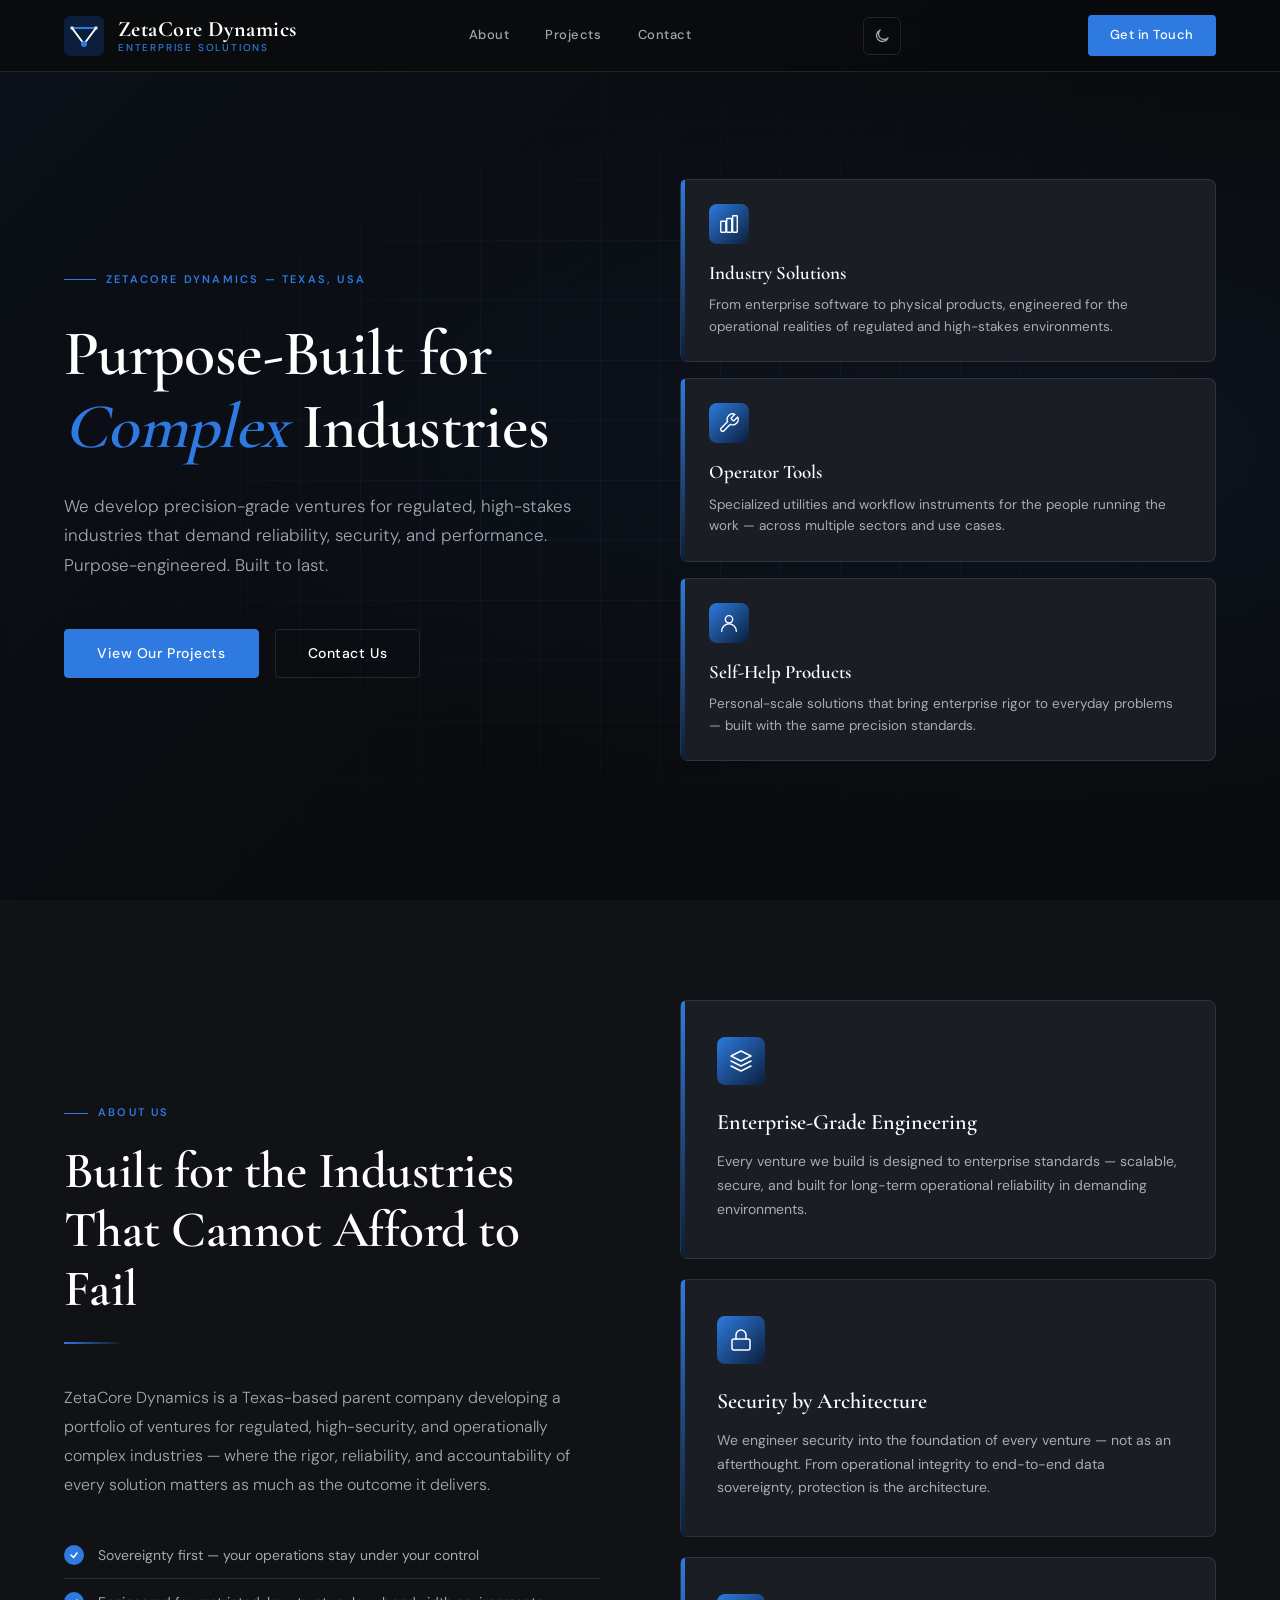
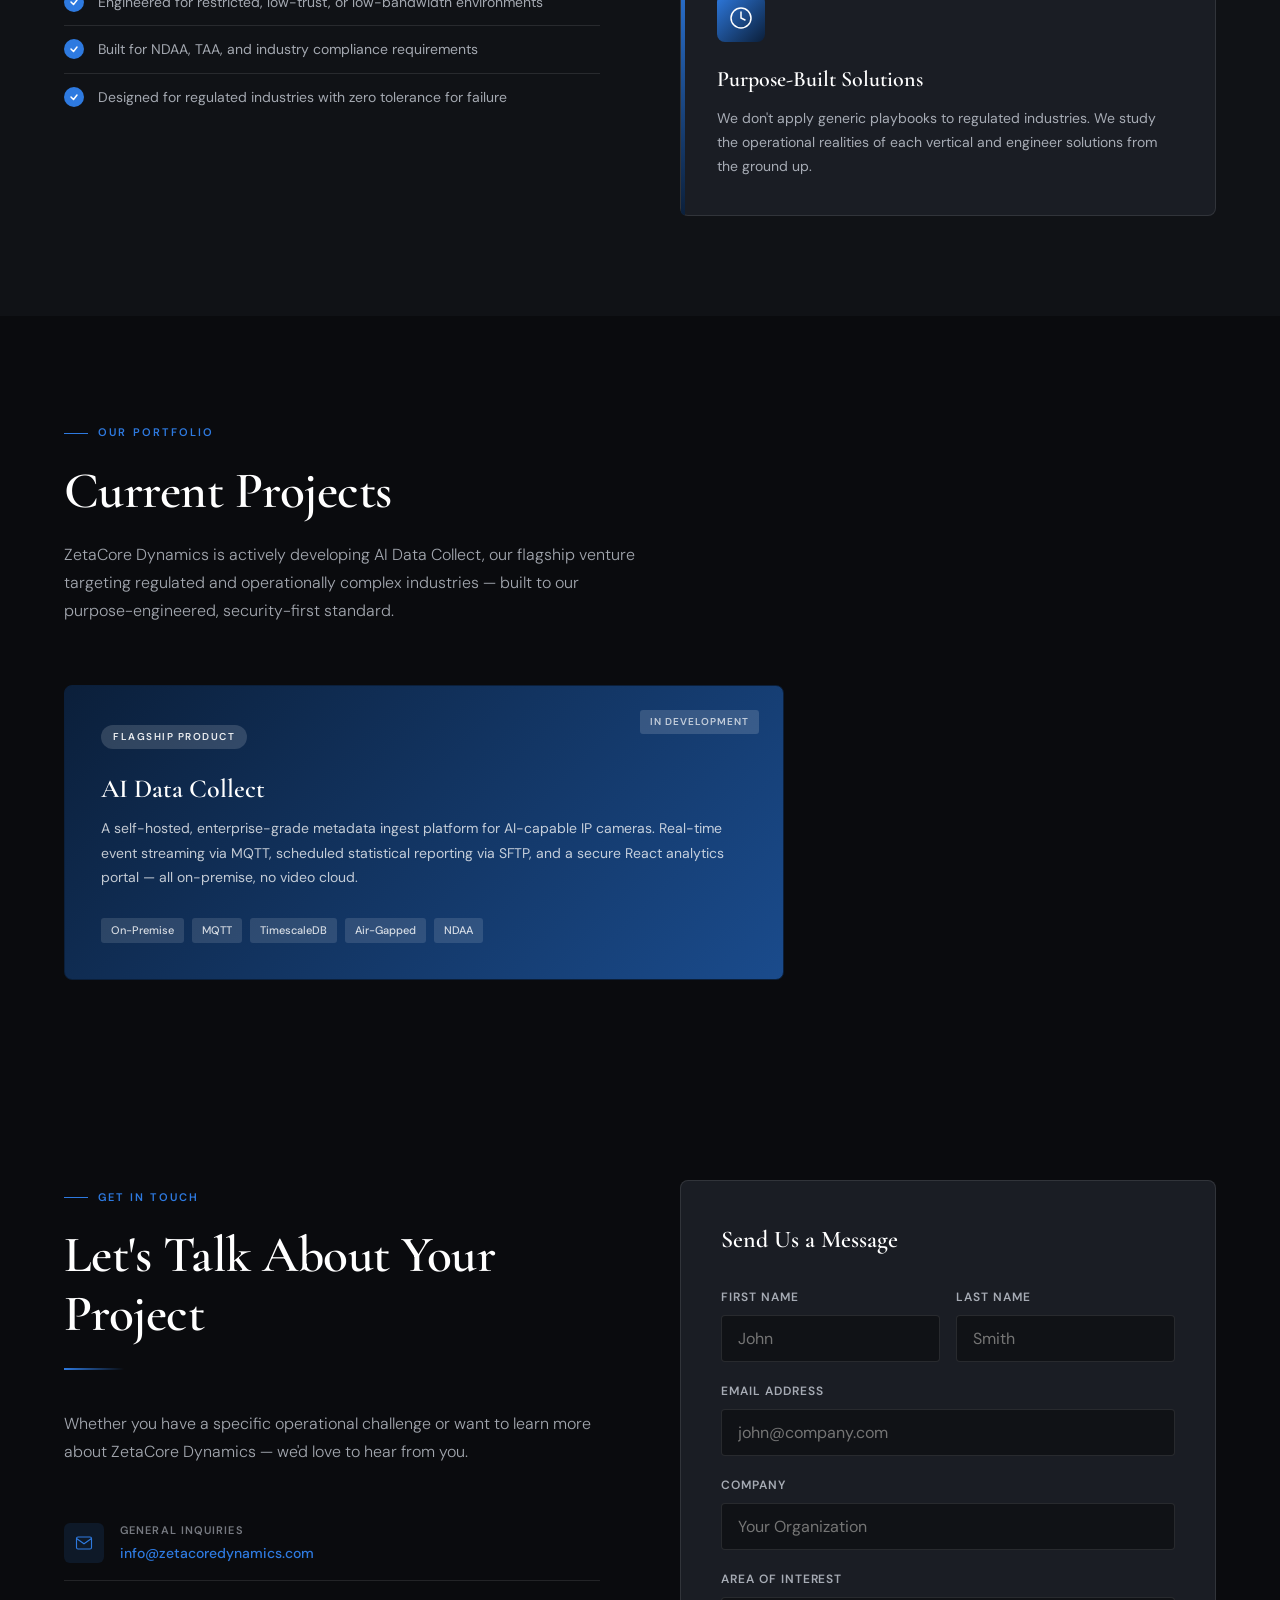
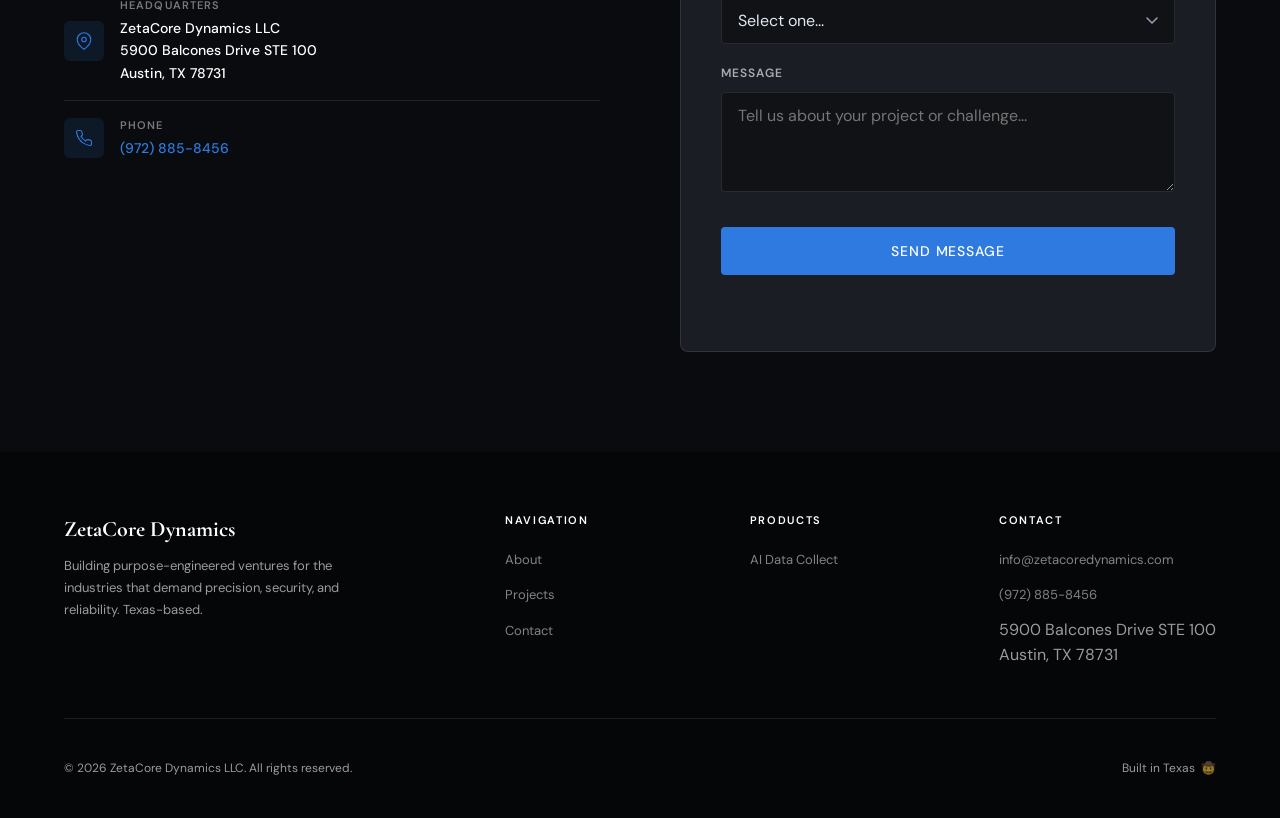
==== commit 7c464d3c: "Add ZetaCore Dynamics LLC business address and phone Replace "Denton County, Texas" placeholder with" ====
--- a/index.html
+++ b/index.html
@@ -38,6 +38,35 @@
   <meta name="twitter:image" content="https://zetacoredynamics.com/img/og-image.png" />
 
   <title>ZetaCore Dynamics</title>
+
+  <!-- Structured data (Organization) — helps Google understand the entity for potential knowledge-panel / rich-result eligibility. -->
+  <script type="application/ld+json">
+  {
+    "@context": "https://schema.org",
+    "@type": "Organization",
+    "name": "ZetaCore Dynamics",
+    "alternateName": "ZetaCore Dynamics LLC",
+    "url": "https://zetacoredynamics.com/",
+    "logo": "https://zetacoredynamics.com/img/og-image.png",
+    "image": "https://zetacoredynamics.com/img/og-image.png",
+    "description": "Texas-based parent company developing purpose-engineered ventures for regulated and operationally complex industries.",
+    "email": "info@zetacoredynamics.com",
+    "telephone": "+1-972-885-8456",
+    "address": {
+      "@type": "PostalAddress",
+      "streetAddress": "5900 Balcones Drive STE 100",
+      "addressLocality": "Austin",
+      "addressRegion": "TX",
+      "postalCode": "78731",
+      "addressCountry": "US"
+    },
+    "subOrganization": {
+      "@type": "Organization",
+      "name": "AI Data Collect",
+      "url": "https://aidatacollect.com/"
+    }
+  }
+  </script>
 
   <!-- Inline SVG favicon (matches the nav logo mark) -->
   <link rel="icon" href="data:image/svg+xml;utf8,<svg xmlns='http://www.w3.org/2000/svg' viewBox='0 0 40 40'><rect width='40' height='40' rx='6' fill='%230B1F3A'/><path d='M8 12 L20 12 L32 12' stroke='%232E7AE0' stroke-width='2' stroke-linecap='round'/><path d='M8 12 L20 28' stroke='white' stroke-width='2' stroke-linecap='round'/><path d='M20 28 L32 12' stroke='white' stroke-width='2' stroke-linecap='round'/><circle cx='20' cy='28' r='3' fill='%232E7AE0'/></svg>" />
@@ -274,7 +303,18 @@
         </div>
         <div class="contact-detail-text">
           <div class="contact-detail-label">Headquarters</div>
-          <div class="contact-detail-value">Denton County, Texas, USA</div>
+          <div class="contact-detail-value">ZetaCore Dynamics LLC<br>5900 Balcones Drive STE 100<br>Austin, TX 78731</div>
+        </div>
+      </div>
+      <div class="contact-detail">
+        <div class="contact-icon" aria-hidden="true">
+          <svg width="18" height="18" viewBox="0 0 24 24" fill="none">
+            <path d="M22 16.92v3a2 2 0 0 1-2.18 2 19.79 19.79 0 0 1-8.63-3.07 19.5 19.5 0 0 1-6-6 19.79 19.79 0 0 1-3.07-8.67A2 2 0 0 1 4.11 2h3a2 2 0 0 1 2 1.72c.13.96.36 1.9.7 2.81a2 2 0 0 1-.45 2.11L8.09 9.91a16 16 0 0 0 6 6l1.27-1.27a2 2 0 0 1 2.11-.45c.91.34 1.85.57 2.81.7A2 2 0 0 1 22 16.92z" stroke="#2E7AE0" stroke-width="1.5"/>
+          </svg>
+        </div>
+        <div class="contact-detail-text">
+          <div class="contact-detail-label">Phone</div>
+          <div class="contact-detail-value"><a href="tel:+19728858456">(972) 885-8456</a></div>
         </div>
       </div>
     </div>
@@ -348,7 +388,8 @@
       <h4>Contact</h4>
       <ul>
         <li><a href="mailto:info@zetacoredynamics.com">info@zetacoredynamics.com</a></li>
-        <li><a href="#contact">Denton County, Texas</a></li>
+        <li><a href="tel:+19728858456">(972) 885-8456</a></li>
+        <li>5900 Balcones Drive STE 100<br>Austin, TX 78731</li>
       </ul>
     </div>
   </div>
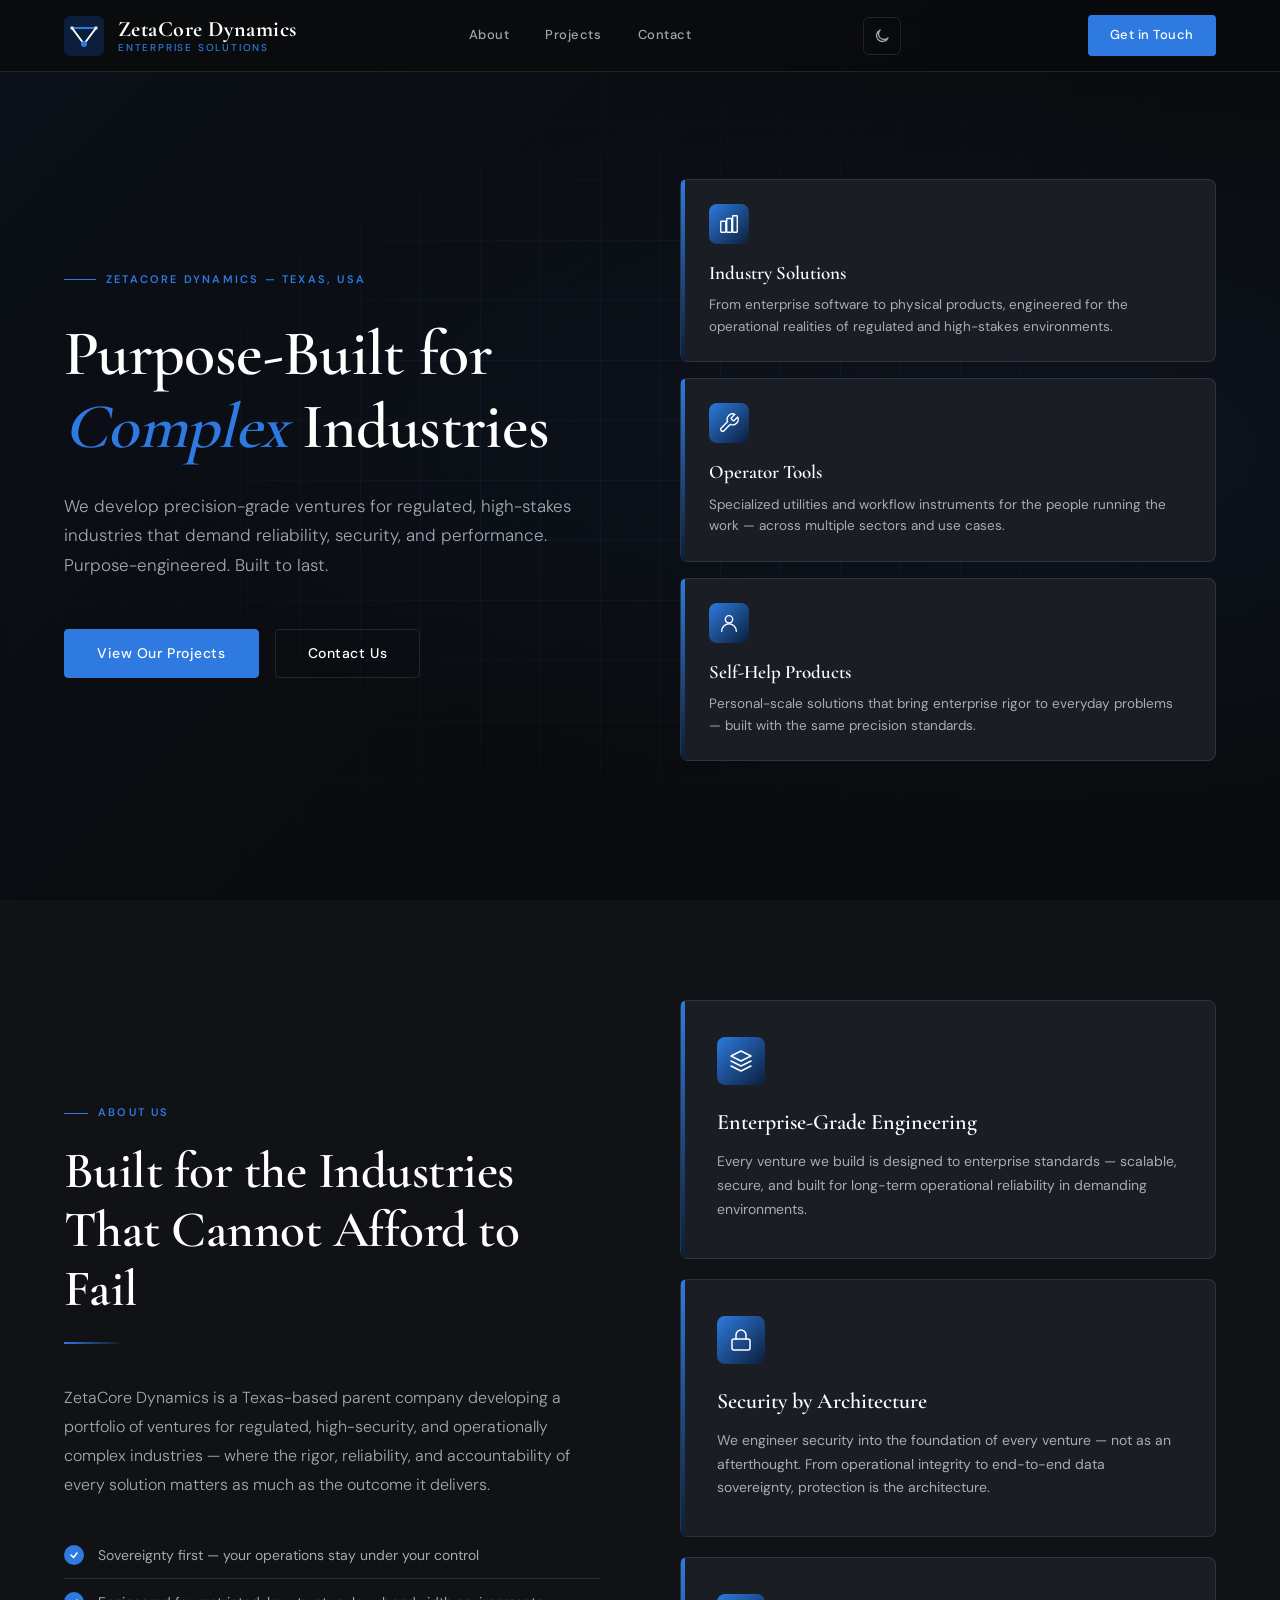
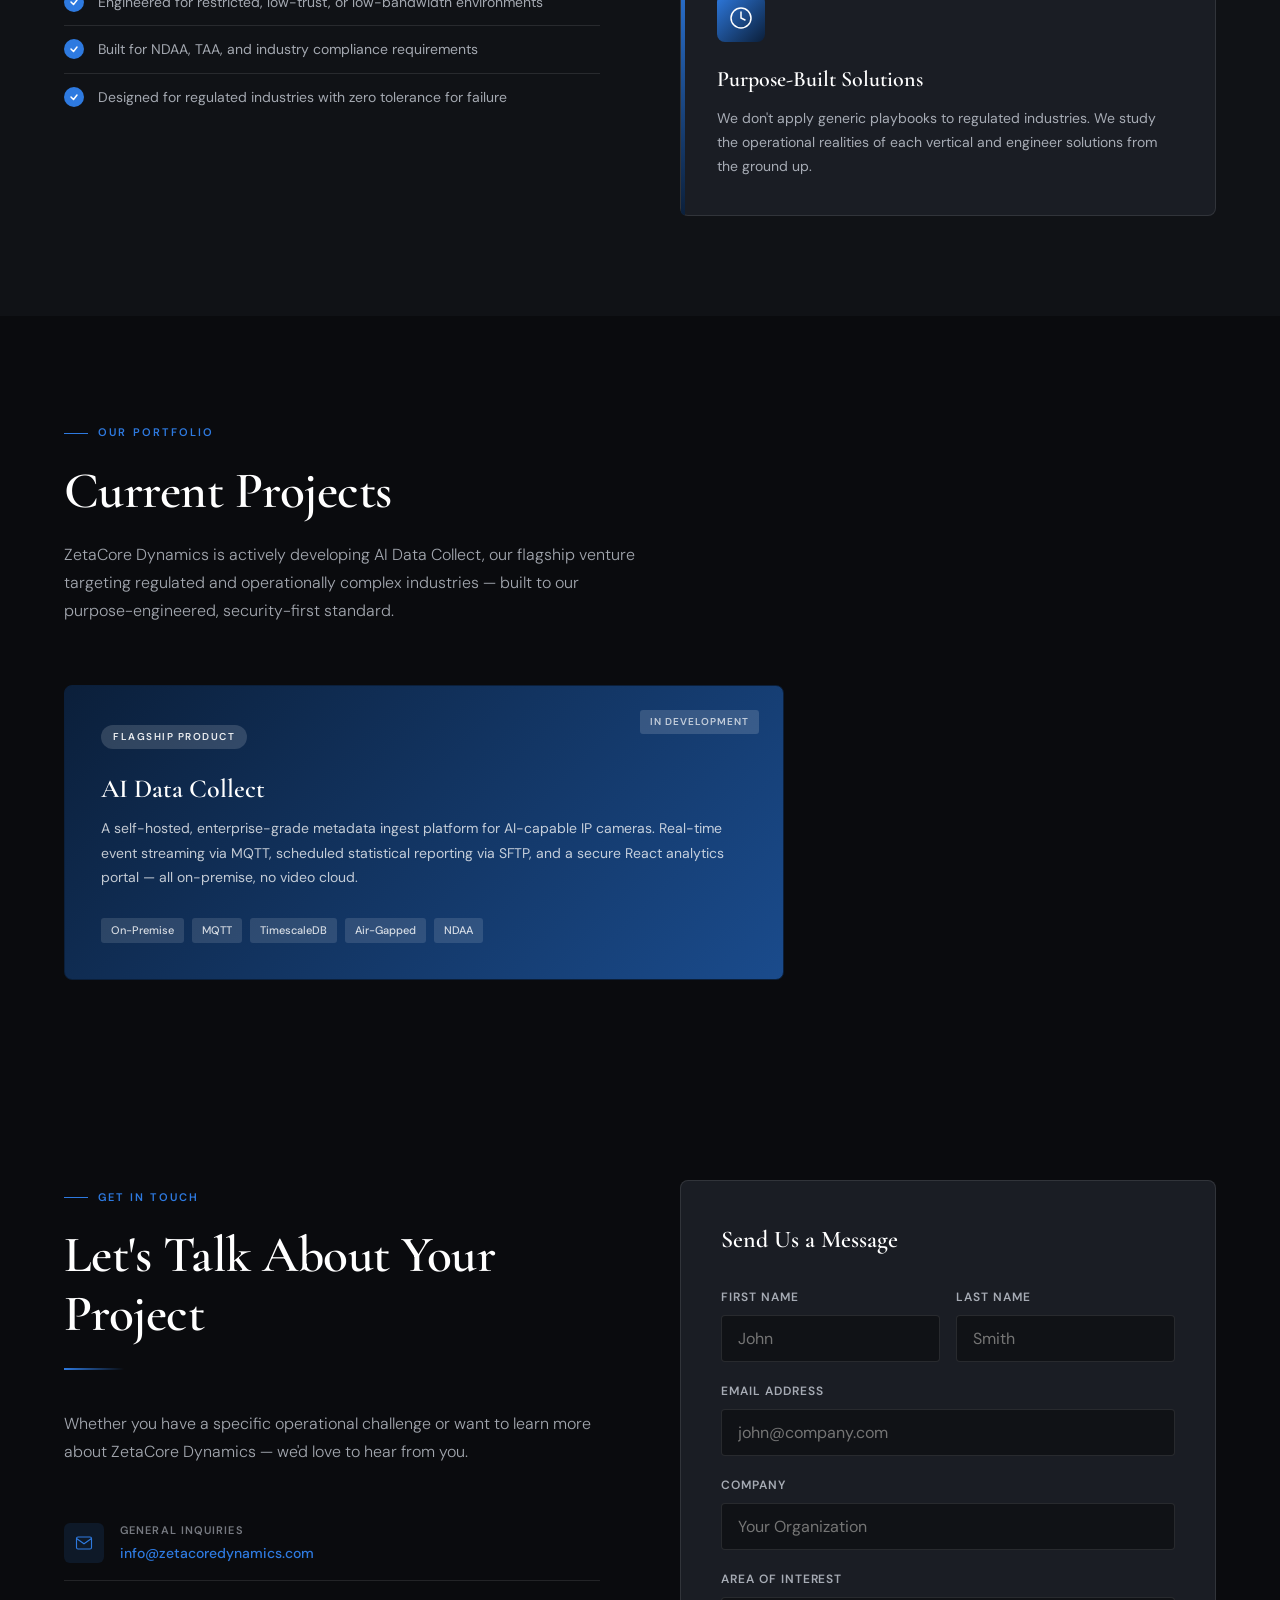
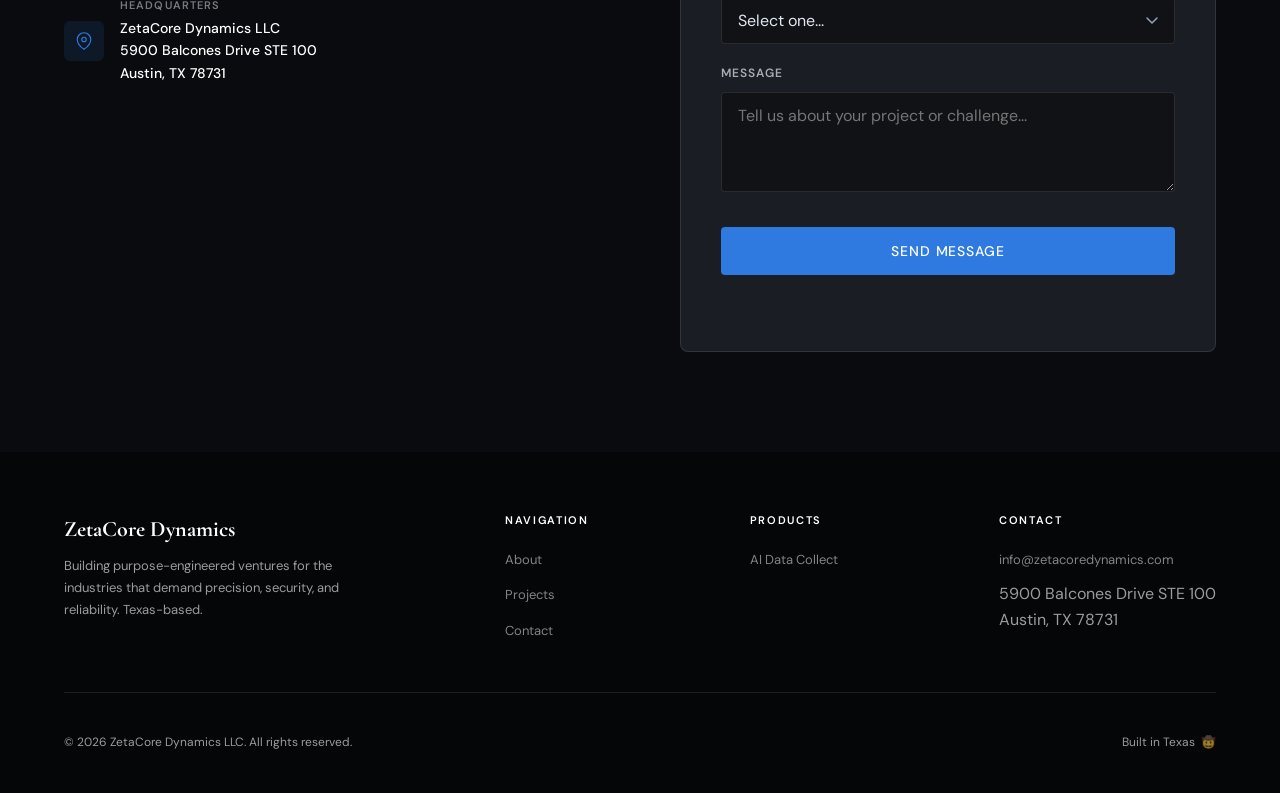
==== commit 2374af51: "Remove phone number, keep address only Per request, drop the (972) 885-8456 phone from the contact s" ====
--- a/index.html
+++ b/index.html
@@ -51,7 +51,6 @@
     "image": "https://zetacoredynamics.com/img/og-image.png",
     "description": "Texas-based parent company developing purpose-engineered ventures for regulated and operationally complex industries.",
     "email": "info@zetacoredynamics.com",
-    "telephone": "+1-972-885-8456",
     "address": {
       "@type": "PostalAddress",
       "streetAddress": "5900 Balcones Drive STE 100",
@@ -306,17 +305,6 @@
           <div class="contact-detail-value">ZetaCore Dynamics LLC<br>5900 Balcones Drive STE 100<br>Austin, TX 78731</div>
         </div>
       </div>
-      <div class="contact-detail">
-        <div class="contact-icon" aria-hidden="true">
-          <svg width="18" height="18" viewBox="0 0 24 24" fill="none">
-            <path d="M22 16.92v3a2 2 0 0 1-2.18 2 19.79 19.79 0 0 1-8.63-3.07 19.5 19.5 0 0 1-6-6 19.79 19.79 0 0 1-3.07-8.67A2 2 0 0 1 4.11 2h3a2 2 0 0 1 2 1.72c.13.96.36 1.9.7 2.81a2 2 0 0 1-.45 2.11L8.09 9.91a16 16 0 0 0 6 6l1.27-1.27a2 2 0 0 1 2.11-.45c.91.34 1.85.57 2.81.7A2 2 0 0 1 22 16.92z" stroke="#2E7AE0" stroke-width="1.5"/>
-          </svg>
-        </div>
-        <div class="contact-detail-text">
-          <div class="contact-detail-label">Phone</div>
-          <div class="contact-detail-value"><a href="tel:+19728858456">(972) 885-8456</a></div>
-        </div>
-      </div>
     </div>
     <form class="contact-form" id="contact-form"
           action="https://formspree.io/f/mnjwlgpj"
@@ -388,7 +376,6 @@
       <h4>Contact</h4>
       <ul>
         <li><a href="mailto:info@zetacoredynamics.com">info@zetacoredynamics.com</a></li>
-        <li><a href="tel:+19728858456">(972) 885-8456</a></li>
         <li>5900 Balcones Drive STE 100<br>Austin, TX 78731</li>
       </ul>
     </div>
